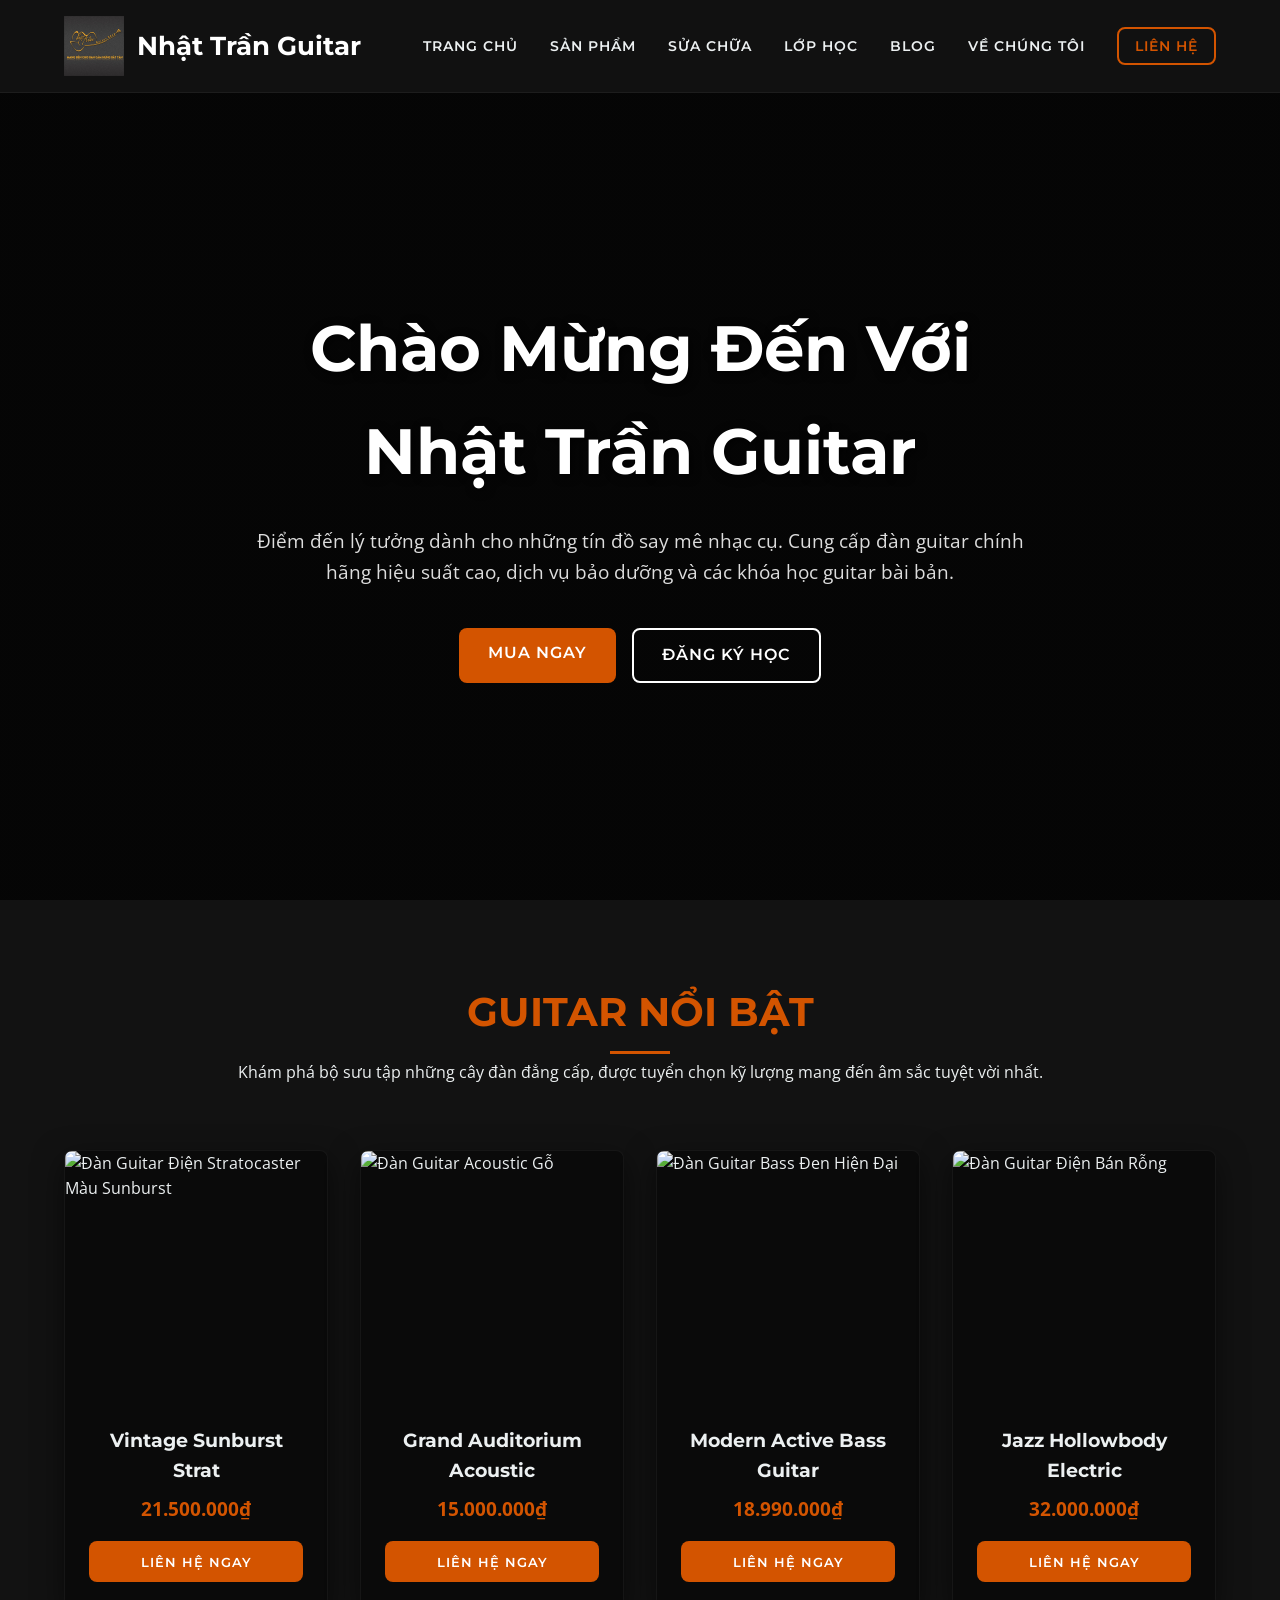
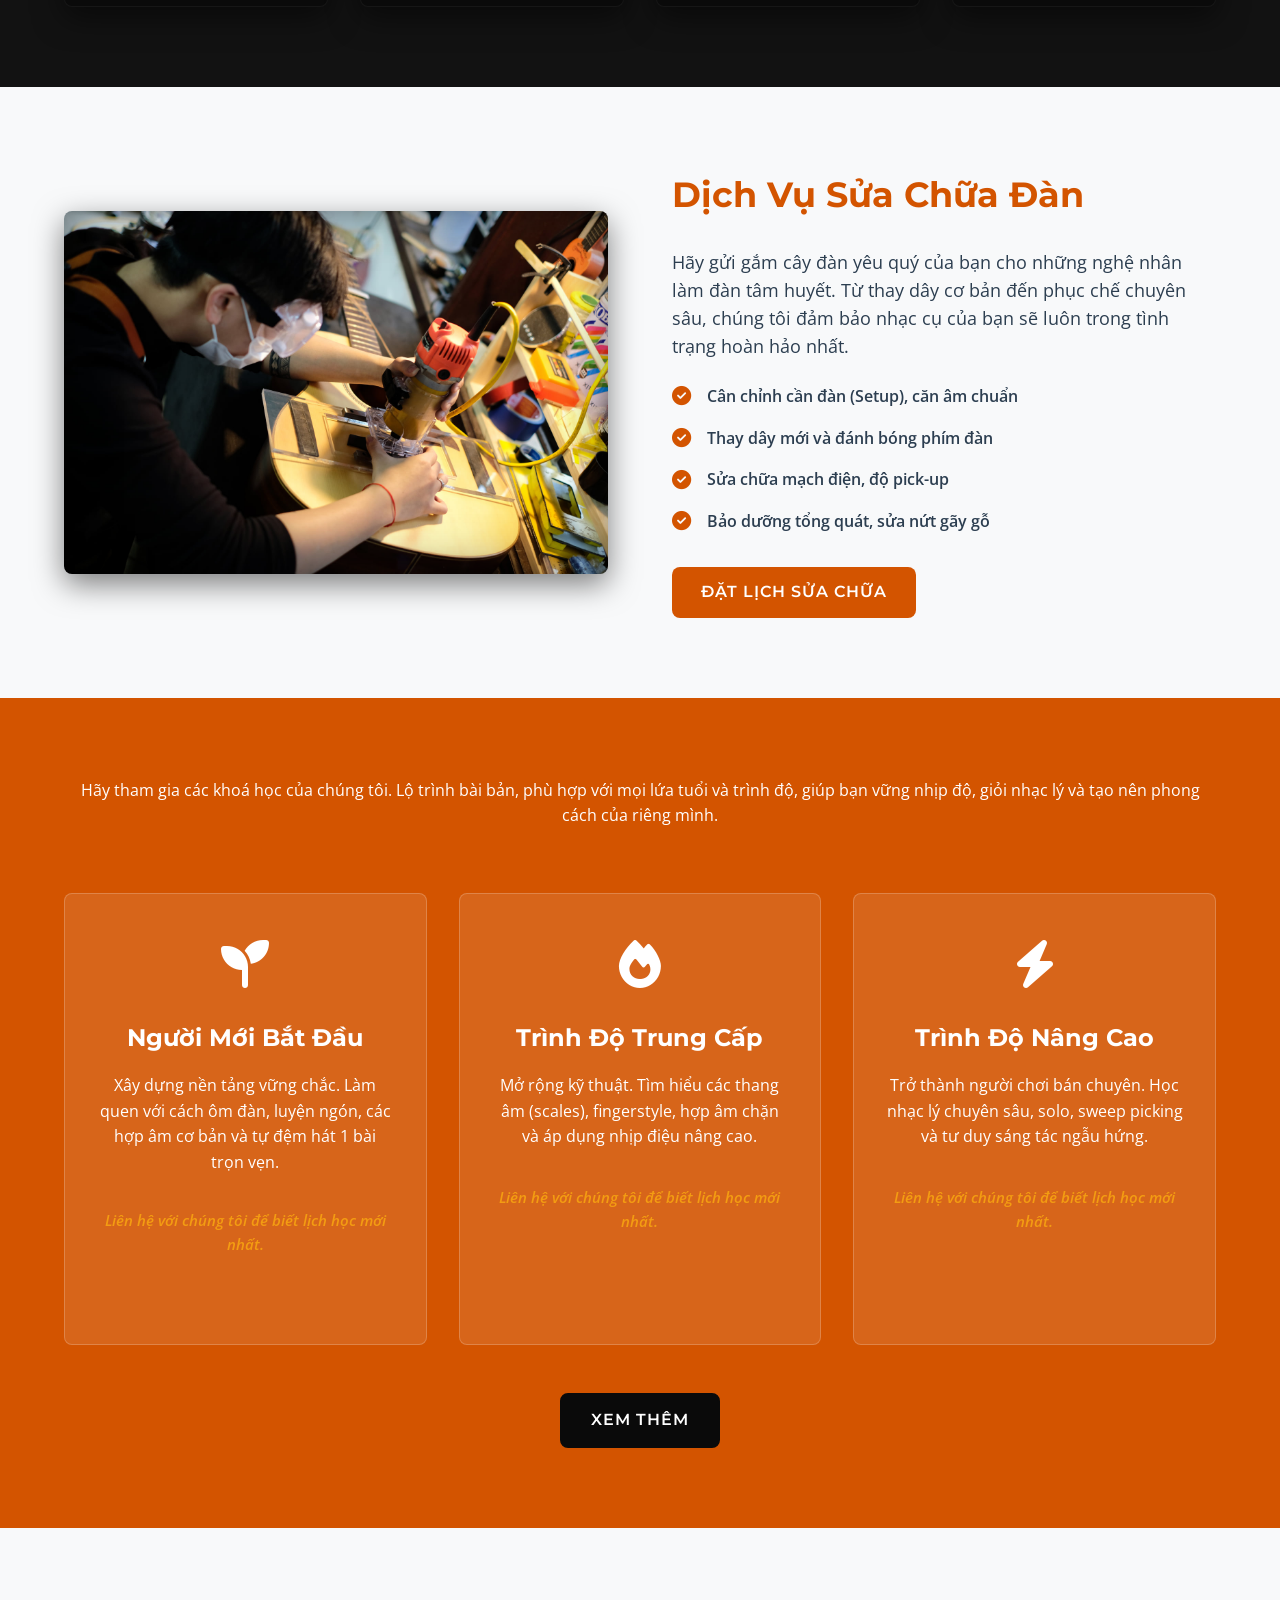
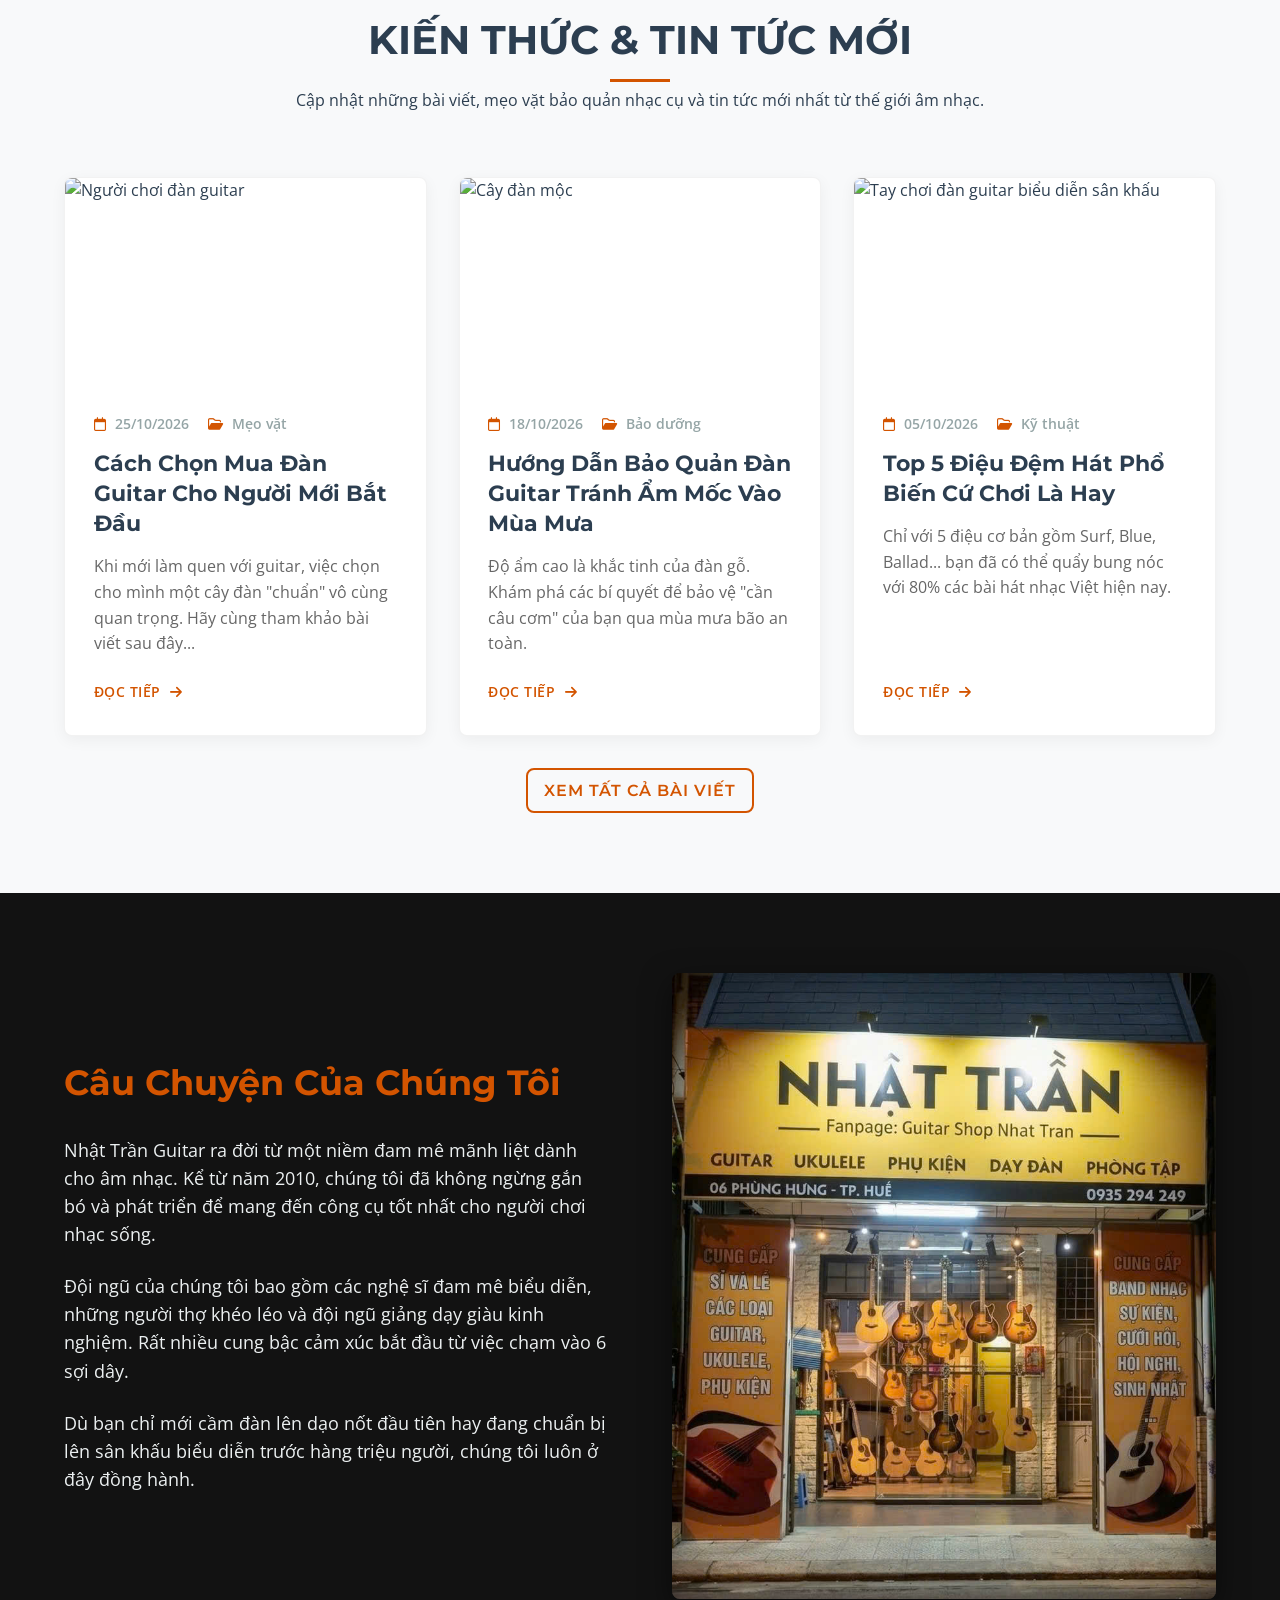
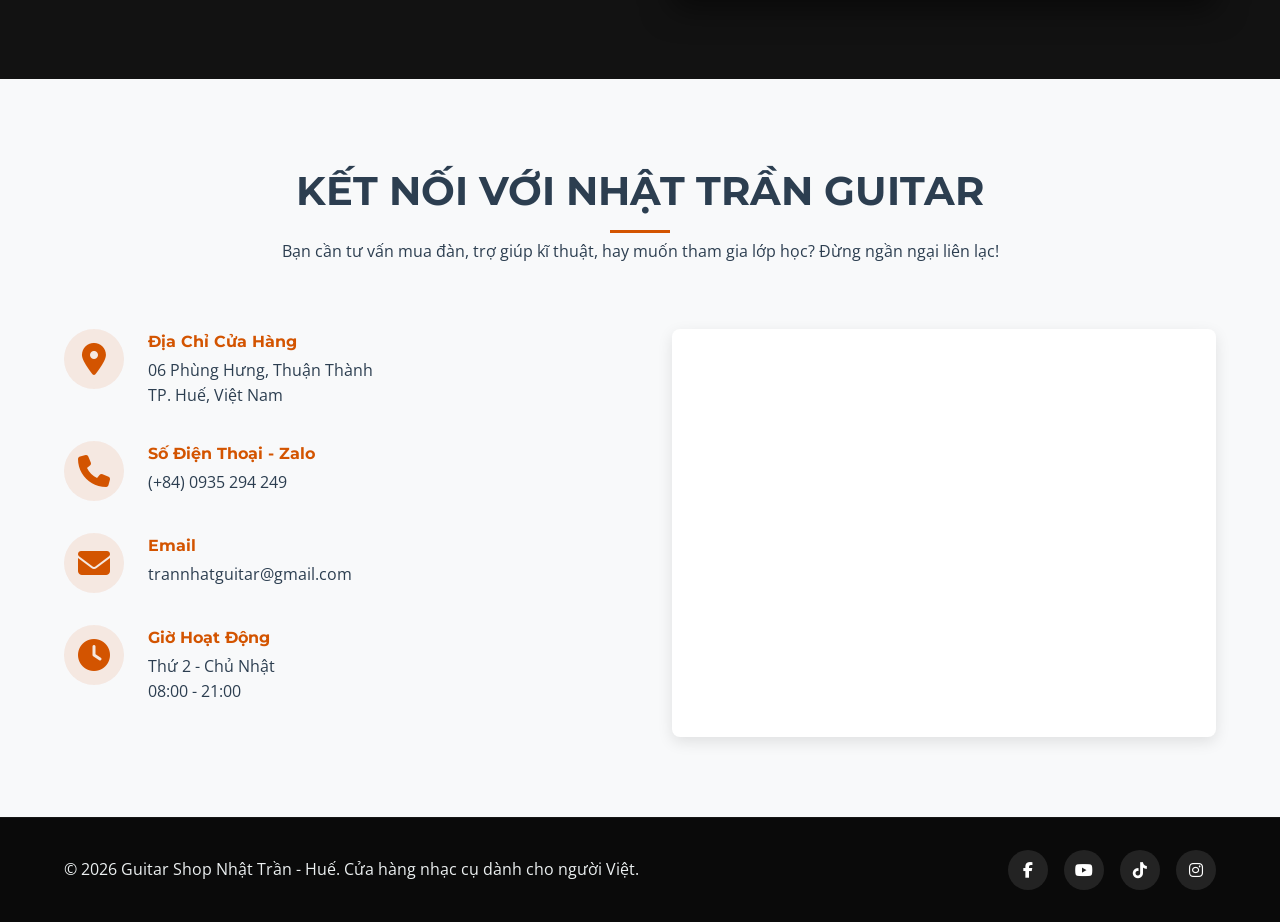
==== index.html @ 904f765c "first commit" ====
<!DOCTYPE html>
<html lang="vi">

<head>
    <meta charset="UTF-8">
    <meta name="viewport" content="width=device-width, initial-scale=1.0">
    <!-- Tối ưu SEO tiêu đề -->
    <title>Nhật Trần Guitar Shop Huế - Cửa Hàng Bán Đàn & Sửa Chữa Đàn Guitar Chuyên Nghiệp Tại Huế</title>

    <!-- Favicon -->
    <link rel="icon" type="image/png" href="favicon.png">

    <!-- SEO Meta Tags -->
    <meta name="description"
        content="Nhật Trần Guitar Shop Huế chuyên cung cấp các dòng đàn guitar chính hãng, nhận sửa chữa đàn chuyên nghiệp và khai giảng các lớp học guitar từ cơ bản đến nâng cao. Khám phá ngay!">
    <meta name="keywords"
        content="đàn guitar, mua đàn guitar, sửa chữa guitar, học guitar, lớp học guitar, guitar acoustic, guitar điện, phụ kiện guitar, Nhật Trần Guitar">
    <meta name="author" content="Nhật Trần Guitar">
    <meta name="robots" content="index, follow">

    <!-- Open Graph for Social Sharing -->
    <meta property="og:title" content="Nhật Trần Guitar Shop Huế - Khơi Nguồn Đam Mê Âm Nhạc">
    <meta property="og:description"
        content="Khám phá bộ sưu tập đàn guitar chất lượng cao, dịch vụ sửa chữa chuyên nghiệp và tham gia các khóa học guitar để chinh phục mọi hợp âm.">
    <meta property="og:type" content="website">
    <meta property="og:url" content="https://www.Nhật Trầnguitar.vn">

    <!-- Google Fonts -->
    <link rel="preconnect" href="https://fonts.googleapis.com">
    <link rel="preconnect" href="https://fonts.gstatic.com" crossorigin>
    <link
        href="https://fonts.googleapis.com/css2?family=Montserrat:wght@400;600;700&family=Open+Sans:wght@400;600&display=swap"
        rel="stylesheet">

    <!-- FontAwesome for Icons -->
    <link rel="stylesheet" href="https://cdnjs.cloudflare.com/ajax/libs/font-awesome/6.4.0/css/all.min.css">

    <!-- Custom CSS -->
    <link rel="stylesheet" href="style.css">
</head>

<body>

    <!-- Header / Nav -->
    <header class="navbar" id="navbar">
        <div class="container nav-container">
            <a href="#home" class="logo" aria-label="Nhật Trần Trang Chủ">
                <img src="images/logo/logo.png" alt="Nhật Trần Guitar Logo" class="logo-img">
                Nhật Trần Guitar
            </a>
            <nav aria-label="Điều hướng chính">
                <ul class="nav-menu">
                    <li><a href="#home" class="nav-link">Trang Chủ</a></li>
                    <li><a href="#products" class="nav-link">Sản Phẩm</a></li>
                    <li><a href="#repair" class="nav-link">Sửa Chữa</a></li>
                    <li><a href="#lessons" class="nav-link">Lớp Học</a></li>
                    <li><a href="#blog" class="nav-link">Blog</a></li>
                    <li><a href="#about" class="nav-link">Về Chúng Tôi</a></li>
                    <li><a href="#contact" class="nav-link btn-primary-outline">Liên Hệ</a></li>
                </ul>
            </nav>
            <div class="hamburger" aria-label="Mở menu">
                <i class="fa-solid fa-bars"></i>
            </div>
        </div>
    </header>

    <main>
        <!-- Home Section -->
        <section id="home" class="hero fade-in">
            <div class="hero-content container">
                <h1 class="hero-title">Chào Mừng Đến Với Nhật Trần Guitar</h1>
                <p class="hero-subtitle">Điểm đến lý tưởng dành cho những tín đồ say mê nhạc cụ. Cung cấp đàn guitar
                    chính hãng hiệu suất cao, dịch vụ bảo dưỡng và các khóa học guitar bài bản.</p>
                <div class="hero-buttons">
                    <a href="#products" class="btn btn-primary" aria-label="Mua sắm tại shop">Mua Ngay</a>
                    <a href="#lessons" class="btn btn-secondary" aria-label="Đăng ký lớp học">Đăng Ký Học</a>
                </div>
            </div>
        </section>

        <!-- Products Section -->
        <section id="products" class="section bg-dark fade-in">
            <div class="container">
                <header class="section-header">
                    <h2>Guitar Nổi Bật</h2>
                    <p>Khám phá bộ sưu tập những cây đàn đẳng cấp, được tuyển chọn kỹ lượng mang đến âm sắc tuyệt vời
                        nhất.</p>
                </header>
                <div class="product-grid">
                    <!-- Product 1 -->
                    <article class="product-card">
                        <div class="product-image">
                            <img src="https://images.unsplash.com/photo-1525201548942-d8732f6617a0?auto=format&fit=crop&q=80&w=600"
                                alt="Đàn Guitar Điện Stratocaster Màu Sunburst" loading="lazy">
                        </div>
                        <div class="product-info">
                            <h3>Vintage Sunburst Strat</h3>
                            <p class="price">21.500.000₫</p>
                            <button class="btn btn-primary btn-block">Liên Hệ Ngay</button>
                        </div>
                    </article>
                    <!-- Product 2 -->
                    <article class="product-card">
                        <div class="product-image">
                            <img src="https://images.unsplash.com/photo-1525201548942-d8732f6617a0?auto=format&fit=crop&q=80&w=600"
                                alt="Đàn Guitar Acoustic Gỗ" loading="lazy">
                        </div>
                        <div class="product-info">
                            <h3>Grand Auditorium Acoustic</h3>
                            <p class="price">15.000.000₫</p>
                            <button class="btn btn-primary btn-block">Liên Hệ Ngay</button>
                        </div>
                    </article>
                    <!-- Product 3 -->
                    <article class="product-card">
                        <div class="product-image">
                            <img src="https://images.unsplash.com/photo-1525201548942-d8732f6617a0?auto=format&fit=crop&q=80&w=600"
                                alt="Đàn Guitar Bass Đen Hiện Đại" loading="lazy">
                        </div>
                        <div class="product-info">
                            <h3>Modern Active Bass Guitar</h3>
                            <p class="price">18.990.000₫</p>
                            <button class="btn btn-primary btn-block">Liên Hệ Ngay</button>
                        </div>
                    </article>
                    <article class="product-card">
                        <div class="product-image">
                            <img src="https://images.unsplash.com/photo-1525201548942-d8732f6617a0?auto=format&fit=crop&q=80&w=600"
                                alt="Đàn Guitar Điện Bán Rỗng" loading="lazy">
                        </div>
                        <div class="product-info">
                            <h3>Jazz Hollowbody Electric</h3>
                            <p class="price">32.000.000₫</p>
                            <button class="btn btn-primary btn-block">Liên Hệ Ngay</button>
                        </div>
                    </article>
                </div>
            </div>
        </section>

        <!-- Repair Service Section -->
        <section id="repair" class="section bg-light text-dark fade-in">
            <div class="container dual-layout">
                <div class="layout-image">
                    <img src="images/banner/repair.png" alt="Người thợ đang mài và bảo dưỡng đàn guitar" loading="lazy">
                </div>
                <div class="layout-content">
                    <h2>Dịch Vụ Sửa Chữa Đàn</h2>
                    <p>Hãy gửi gắm cây đàn yêu quý của bạn cho những nghệ nhân làm đàn tâm huyết. Từ thay dây cơ bản đến
                        phục chế chuyên sâu, chúng tôi đảm bảo nhạc cụ của bạn sẽ luôn trong tình trạng hoàn hảo nhất.
                    </p>
                    <ul class="service-list">
                        <li><i class="fa-solid fa-check-circle"></i> Cân chỉnh cần đàn (Setup), căn âm chuẩn</li>
                        <li><i class="fa-solid fa-check-circle"></i> Thay dây mới và đánh bóng phím đàn</li>
                        <li><i class="fa-solid fa-check-circle"></i> Sửa chữa mạch điện, độ pick-up</li>
                        <li><i class="fa-solid fa-check-circle"></i> Bảo dưỡng tổng quát, sửa nứt gãy gỗ</li>
                    </ul>
                    <a href="#contact" class="btn btn-primary">Đặt Lịch Sửa Chữa</a>
                </div>
            </div>
        </section>

        <!-- Guitar Lessons Section -->
        <section id="lessons" class="section fade-in" style="background-color: var(--primary-color); color: white;">
            <div class="container">
                <header class="section-header">
                    <!-- <h2>Chinh Phục Phím Đàn</h2> -->
                    <p>Hãy tham gia các khoá học của chúng tôi. Lộ trình bài bản, phù hợp với mọi lứa tuổi và trình độ,
                        giúp bạn vững nhịp độ, giỏi nhạc lý và tạo nên phong cách của riêng mình.</p>
                </header>

                <div class="lessons-grid">
                    <article class="lesson-card">
                        <div class="lesson-icon"><i class="fa-solid fa-seedling"></i></div>
                        <h3>Người Mới Bắt Đầu</h3>
                        <p>Xây dựng nền tảng vững chắc. Làm quen với cách ôm đàn, luyện ngón, các hợp âm cơ bản và tự
                            đệm hát 1 bài trọn vẹn.</p>
                        <p class="schedule-notice mt-4">Liên hệ với chúng tôi để biết lịch học mới nhất.</p>
                    </article>
                    <article class="lesson-card">
                        <div class="lesson-icon"><i class="fa-solid fa-fire"></i></div>
                        <h3>Trình Độ Trung Cấp</h3>
                        <p>Mở rộng kỹ thuật. Tìm hiểu các thang âm (scales), fingerstyle, hợp âm chặn và áp dụng nhịp
                            điệu nâng cao.</p>
                        <p class="schedule-notice mt-4">Liên hệ với chúng tôi để biết lịch học mới nhất.</p>
                    </article>
                    <article class="lesson-card">
                        <div class="lesson-icon"><i class="fa-solid fa-bolt"></i></div>
                        <h3>Trình Độ Nâng Cao</h3>
                        <p>Trở thành người chơi bán chuyên. Học nhạc lý chuyên sâu, solo, sweep picking và tư duy sáng
                            tác ngẫu hứng.</p>
                        <p class="schedule-notice mt-4">Liên hệ với chúng tôi để biết lịch học mới nhất.</p>
                    </article>
                </div>
                <div class="text-center mt-4" style="margin-top: 3rem;">
                    <a href="lessons.html" class="btn btn-dark">Xem thêm</a>
                </div>
            </div>
        </section>

        <!-- Blog Section -->
        <section id="blog" class="section bg-light text-dark fade-in">
            <div class="container">
                <header class="section-header">
                    <h2>Kiến Thức & Tin Tức Mới</h2>
                    <p>Cập nhật những bài viết, mẹo vặt bảo quản nhạc cụ và tin tức mới nhất từ thế giới âm nhạc.</p>
                </header>
                <div class="blog-grid">
                    <!-- Blog Post 1 -->
                    <article class="blog-card">
                        <div class="blog-image">
                            <img src="https://images.unsplash.com/photo-1510915361894-db8b60106cb1?auto=format&fit=crop&q=80&w=600"
                                alt="Người chơi đàn guitar" loading="lazy">
                        </div>
                        <div class="blog-content">
                            <div class="blog-meta">
                                <span><i class="fa-regular fa-calendar"></i> 25/10/2026</span>
                                <span><i class="fa-regular fa-folder-open"></i> Mẹo vặt</span>
                            </div>
                            <h3 class="blog-title"><a href="blog-detail.html">Cách Chọn Mua Đàn Guitar Cho Người Mới Bắt
                                    Đầu</a></h3>
                            <p class="blog-excerpt">Khi mới làm quen với guitar, việc chọn cho mình một cây đàn "chuẩn"
                                vô cùng quan trọng. Hãy cùng tham khảo bài viết sau đây...</p>
                            <a href="blog-detail.html" class="read-more">Đọc tiếp <i
                                    class="fa-solid fa-arrow-right"></i></a>
                        </div>
                    </article>
                    <!-- Blog Post 2 -->
                    <article class="blog-card">
                        <div class="blog-image">
                            <img src="https://images.unsplash.com/photo-1510915361894-db8b60106cb1?auto=format&fit=crop&q=80&w=600"
                                alt="Cây đàn mộc" loading="lazy">
                        </div>
                        <div class="blog-content">
                            <div class="blog-meta">
                                <span><i class="fa-regular fa-calendar"></i> 18/10/2026</span>
                                <span><i class="fa-regular fa-folder-open"></i> Bảo dưỡng</span>
                            </div>
                            <h3 class="blog-title"><a href="blog-detail.html">Hướng Dẫn Bảo Quản Đàn Guitar Tránh Ẩm Mốc
                                    Vào Mùa Mưa</a></h3>
                            <p class="blog-excerpt">Độ ẩm cao là khắc tinh của đàn gỗ. Khám phá các bí quyết để bảo vệ
                                "cần câu cơm" của bạn qua mùa mưa bão an toàn.</p>
                            <a href="blog-detail.html" class="read-more">Đọc tiếp <i
                                    class="fa-solid fa-arrow-right"></i></a>
                        </div>
                    </article>
                    <!-- Blog Post 3 -->
                    <article class="blog-card">
                        <div class="blog-image">
                            <img src="https://images.unsplash.com/photo-1510915361894-db8b60106cb1?auto=format&fit=crop&q=80&w=600"
                                alt="Tay chơi đàn guitar biểu diễn sân khấu" loading="lazy">
                        </div>
                        <div class="blog-content">
                            <div class="blog-meta">
                                <span><i class="fa-regular fa-calendar"></i> 05/10/2026</span>
                                <span><i class="fa-regular fa-folder-open"></i> Kỹ thuật</span>
                            </div>
                            <h3 class="blog-title"><a href="blog-detail.html">Top 5 Điệu Đệm Hát Phổ Biến Cứ Chơi Là
                                    Hay</a></h3>
                            <p class="blog-excerpt">Chỉ với 5 điệu cơ bản gồm Surf, Blue, Ballad... bạn đã có thể quẩy
                                bung nóc với 80% các bài hát nhạc Việt hiện nay.</p>
                            <a href="blog-detail.html" class="read-more">Đọc tiếp <i
                                    class="fa-solid fa-arrow-right"></i></a>
                        </div>
                    </article>
                </div>
                <!-- Xem tất cả Button -->
                <div class="text-center mt-4">
                    <a href="blogs.html" class="btn btn-primary-outline">Xem Tất Cả Bài Viết</a>
                </div>
            </div>
        </section>

        <!-- About Section -->
        <section id="about" class="section bg-dark fade-in">
            <div class="container dual-layout reverse">
                <div class="layout-image">
                    <img src="images/banner/shop.png" alt="Cửa hàng nhạc cụ Nhật Trần" loading="lazy">
                </div>
                <div class="layout-content">
                    <h2>Câu Chuyện Của Chúng Tôi</h2>
                    <p>Nhật Trần Guitar ra đời từ một niềm đam mê mãnh liệt dành cho âm nhạc. Kể từ năm 2010, chúng tôi
                        đã không ngừng gắn bó và phát triển để mang đến công cụ tốt nhất cho người chơi nhạc sống.</p>
                    <p>Đội ngũ của chúng tôi bao gồm các nghệ sĩ đam mê biểu diễn, những người thợ khéo léo và đội ngũ
                        giảng dạy giàu kinh nghiệm. Rất nhiều cung bậc cảm xúc bắt đầu từ việc chạm vào 6 sợi dây.</p>
                    <p>Dù bạn chỉ mới cầm đàn lên dạo nốt đầu tiên hay đang chuẩn bị lên sân khấu biểu diễn trước hàng
                        triệu người, chúng tôi luôn ở đây đồng hành.</p>
                </div>
            </div>
        </section>

        <!-- Contact Section -->
        <section id="contact" class="section bg-light text-dark fade-in">
            <div class="container">
                <header class="section-header">
                    <h2>Kết Nối Với Nhật Trần Guitar</h2>
                    <p>Bạn cần tư vấn mua đàn, trợ giúp kĩ thuật, hay muốn tham gia lớp học? Đừng ngần ngại liên lạc!
                    </p>
                </header>
                <div class="contact-wrapper">
                    <!-- Text Contact Info -->
                    <address class="contact-info" style="font-style: normal;">
                        <div class="info-item">
                            <i class="fa-solid fa-location-dot"></i>
                            <div>
                                <h4>Địa Chỉ Cửa Hàng</h4>
                                <p>06 Phùng Hưng, Thuận Thành<br>TP. Huế, Việt Nam</p>
                            </div>
                        </div>
                        <div class="info-item">
                            <i class="fa-solid fa-phone"></i>
                            <div>
                                <h4>Số Điện Thoại - Zalo</h4>
                                <p><a href="tel:+840935294249">(+84) 0935 294 249</a></p>
                            </div>
                        </div>
                        <div class="info-item">
                            <i class="fa-solid fa-envelope"></i>
                            <div>
                                <h4>Email</h4>
                                <p><a href="mailto:trannhatguitar@gmail.com">trannhatguitar@gmail.com</a></p>
                            </div>
                        </div>
                        <div class="info-item">
                            <i class="fa-solid fa-clock"></i>
                            <div>
                                <h4>Giờ Hoạt Động</h4>
                                <p>Thứ 2 - Chủ Nhật<br> 08:00 - 21:00</p>
                            </div>
                        </div>
                    </address>

                    <!-- Embedded Map replacing form/beside it -->
                    <div class="contact-form" style="padding: 0; overflow: hidden; display: flex;">
                        <iframe
                            src="https://www.google.com/maps/embed?pb=!1m18!1m12!1m3!1d821.6348356325168!2d107.57538486765708!3d16.472535677643023!2m3!1f0!2f0!3f0!3m2!1i1024!2i768!4f13.1!3m3!1m2!1s0x3141a12d412329f3%3A0xd0c229caff19e4a4!2zR3VpdGFyIHNob3AgTmjhuq10IFRy4bqnbg!5e1!3m2!1svi!2s!4v1773415488179!5m2!1svi!2s"
                            width="100%" height="100%" style="border:0; min-height: 400px;" allowfullscreen=""
                            loading="lazy" referrerpolicy="no-referrer-when-downgrade"
                            aria-label="Google Map chỉ đường đến Shop Nhật Trần Guitar">
                        </iframe>
                    </div>
                </div>
            </div>
        </section>
    </main>

    <!-- Footer -->
    <footer class="footer">
        <div class="container">
            <div class="footer-bottom">
                <p>&copy; 2026 Guitar Shop Nhật Trần - Huế. Cửa hàng nhạc cụ dành cho người Việt.</p>
                <div class="social-icons">
                    <a href="https://www.facebook.com/profile.php?id=100063544844806" aria-label="Facebook"><i
                            class="fa-brands fa-facebook-f"></i></a>
                    <a href="https://www.youtube.com/@nhattranguitar5953" aria-label="Youtube"><i
                            class="fa-brands fa-youtube"></i></a>
                    <a href="https://www.tiktok.com/@nhattranguitar" aria-label="TikTok"><i
                            class="fa-brands fa-tiktok"></i></a>
                    <a href="https://www.instagram.com/nhat.tran2211/" aria-label="Instagram"><i
                            class="fa-brands fa-instagram"></i></a>
                </div>
            </div>
        </div>
    </footer>

    <!-- Custom JS -->
    <script src="script.js"></script>
</body>

</html>
---- style.css ----
/* =========================================
   CSS Reset & Variables
   ========================================= */
:root {
    /* Color Palette - Dark Music Theme */
    --primary-color: #d35400;
    /* Vibrant Orange */
    --primary-hover: #e67e22;
    --secondary-color: #f39c12;
    /* Warm Yellow/Orange */
    --dark-bg: #121212;
    /* Deep Black/Gray */
    --darker-bg: #0a0a0a;
    --light-bg: #f8f9fa;
    /* Off-white */
    --text-light: #ecf0f1;
    /* Light text */
    --text-dark: #2c3e50;
    /* Dark text */
    --wood-accent: #8b4513;
    /* Saddle Brown */

    /* Typography */
    --font-heading: 'Montserrat', sans-serif;
    --font-body: 'Open Sans', sans-serif;

    /* Layout styling */
    --transition: all 0.3s ease;
    --border-radius: 8px;
    --box-shadow: 0 10px 30px rgba(0, 0, 0, 0.5);
    --box-shadow-light: 0 5px 15px rgba(0, 0, 0, 0.1);
}

* {
    margin: 0;
    padding: 0;
    box-sizing: border-box;
    scroll-behavior: smooth;
}

body {
    font-family: var(--font-body);
    background-color: var(--dark-bg);
    color: var(--text-light);
    line-height: 1.6;
    overflow-x: hidden;
}

h1,
h2,
h3,
h4,
h5,
h6 {
    font-family: var(--font-heading);
    font-weight: 700;
    margin-bottom: 1rem;
}

a {
    text-decoration: none;
    color: inherit;
    transition: var(--transition);
}

ul {
    list-style: none;
}

img {
    max-width: 100%;
    display: block;
}

.container {
    width: 90%;
    max-width: 1200px;
    margin: 0 auto;
}

/* =========================================
   Typography & Utilities
   ========================================= */
.text-center {
    text-align: center;
}

.mt-4 {
    margin-top: 2rem;
}

/* Backgrounds */
.bg-dark {
    background-color: var(--dark-bg);
    color: var(--text-light);
}

.bg-light {
    background-color: var(--light-bg);
    color: var(--text-dark);
}

.bg-primary {
    background-color: var(--primary-color);
    color: var(--text-light);
}

.text-dark {
    color: var(--text-dark);
}

/* Buttons */
.btn {
    display: inline-block;
    padding: 0.8rem 1.8rem;
    font-family: var(--font-heading);
    font-weight: 600;
    border-radius: var(--border-radius);
    text-transform: uppercase;
    letter-spacing: 1px;
    cursor: pointer;
    border: none;
    transition: var(--transition);
    text-align: center;
}

.btn-primary {
    background-color: var(--primary-color);
    color: white;
}

.btn-primary:hover {
    background-color: var(--primary-hover);
    transform: translateY(-2px);
    box-shadow: 0 4px 10px rgba(211, 84, 0, 0.4);
}

.btn-secondary {
    background-color: transparent;
    border: 2px solid white;
    color: white;
}

.btn-secondary:hover {
    background-color: white;
    color: var(--dark-bg);
    transform: translateY(-2px);
}

.btn-dark {
    background-color: var(--darker-bg);
    color: white;
    border: 2px solid var(--darker-bg);
}

.btn-dark:hover {
    background-color: white;
    color: var(--darker-bg);
}

.btn-block {
    display: block;
    width: 100%;
}

.btn-primary-outline {
    border: 2px solid var(--primary-color);
    color: var(--primary-color) !important;
    padding: 0.5rem 1rem !important;
    border-radius: var(--border-radius);
}

.btn-primary-outline:hover {
    background-color: var(--primary-color) !important;
    color: white !important;
}

/* Sections */
.section {
    padding: 5rem 0;
}

.section-header {
    text-align: center;
    margin-bottom: 4rem;
}

.section-header h2 {
    font-size: 2.5rem;
    color: var(--primary-color);
    text-transform: uppercase;
    position: relative;
    display: inline-block;
}

.section-header h2::after {
    content: '';
    position: absolute;
    bottom: -10px;
    left: 50%;
    transform: translateX(-50%);
    width: 60px;
    height: 3px;
    background-color: var(--primary-color);
}

.bg-light .section-header h2,
.bg-primary .section-header h2 {
    color: inherit;
}

.bg-primary .section-header h2::after {
    background-color: white;
}


/* =========================================
   Navigation
   ========================================= */
.navbar {
    position: fixed;
    top: 0;
    width: 100%;
    background-color: rgba(18, 18, 18, 0.95);
    backdrop-filter: blur(10px);
    z-index: 1000;
    padding: 1rem 0;
    transition: var(--transition);
    border-bottom: 1px solid rgba(255, 255, 255, 0.05);
}

.navbar.scrolled {
    padding: 0.5rem 0;
    box-shadow: 0 5px 20px rgba(0, 0, 0, 0.8);
}

.nav-container {
    display: flex;
    justify-content: space-between;
    align-items: center;
}

.logo {
    font-family: var(--font-heading);
    font-size: 1.6rem;
    font-weight: 700;
    color: white;
    display: flex;
    align-items: center;
    gap: 0.8rem;
}

.logo i {
    color: var(--primary-color);
}

.nav-menu {
    display: flex;
    align-items: center;
    gap: 2rem;
}

.nav-link {
    font-family: var(--font-heading);
    font-size: 0.9rem;
    font-weight: 600;
    text-transform: uppercase;
    color: var(--text-light);
    letter-spacing: 1px;
    position: relative;
}

.nav-link:not(.btn-primary-outline):hover {
    color: var(--primary-color);
}

.nav-link:not(.btn-primary-outline)::after {
    content: '';
    position: absolute;
    width: 0;
    height: 2px;
    bottom: -5px;
    left: 0;
    background-color: var(--primary-color);
    transition: var(--transition);
}

.nav-link:not(.btn-primary-outline):hover::after {
    width: 100%;
}

.hamburger {
    display: none;
    font-size: 1.5rem;
    cursor: pointer;
    color: white;
}

/* =========================================
   Hero Section
   ========================================= */
.hero {
    height: 100vh;
    background: linear-gradient(rgba(0, 0, 0, 0.7), rgba(0, 0, 0, 0.7)), url('https://images.unsplash.com/photo-1541689592655-f5f52825a3b8?auto=format&fit=crop&q=80&w=2000') center/cover no-repeat;
    display: flex;
    align-items: center;
    justify-content: center;
    text-align: center;
    padding-top: 80px;
    /* Offset for navbar */
}

.hero-content {
    max-width: 800px;
}

.hero-title {
    font-size: 4rem;
    margin-bottom: 1.5rem;
    color: white;
    text-shadow: 2px 2px 10px rgba(0, 0, 0, 0.8);
    animation: slideDown 1s ease;
}

.hero-subtitle {
    font-size: 1.2rem;
    margin-bottom: 2.5rem;
    color: #ddd;
    animation: slideUp 1s ease 0.3s forwards;
    opacity: 0;
}

.hero-buttons {
    display: flex;
    gap: 1rem;
    justify-content: center;
    animation: fadeIn 1s ease 0.6s forwards;
    opacity: 0;
}

/* =========================================
   Products Section
   ========================================= */
.product-grid {
    display: grid;
    grid-template-columns: repeat(auto-fit, minmax(260px, 1fr));
    gap: 2rem;
}

.product-card {
    background-color: var(--darker-bg);
    border-radius: var(--border-radius);
    overflow: hidden;
    box-shadow: var(--box-shadow);
    transition: var(--transition);
    border: 1px solid rgba(255, 255, 255, 0.05);
}

.product-card:hover {
    transform: translateY(-10px);
    box-shadow: 0 15px 40px rgba(211, 84, 0, 0.2);
    border-color: rgba(211, 84, 0, 0.3);
}

.product-image {
    height: 250px;
    overflow: hidden;
}

.product-image img {
    width: 100%;
    height: 100%;
    object-fit: cover;
    transition: transform 0.5s ease;
}

.product-card:hover .product-image img {
    transform: scale(1.1);
}

.product-info {
    padding: 1.5rem;
    text-align: center;
}

.product-info h3 {
    font-size: 1.2rem;
    margin-bottom: 0.5rem;
}

.price {
    color: var(--primary-color);
    font-size: 1.2rem;
    font-weight: 700;
    margin-bottom: 1rem;
}

/* =========================================
   Dual Layout (Repair & About)
   ========================================= */
.dual-layout {
    display: flex;
    align-items: center;
    gap: 4rem;
}

.dual-layout.reverse {
    flex-direction: row-reverse;
}

.layout-image {
    flex: 1;
    border-radius: var(--border-radius);
    overflow: hidden;
    box-shadow: var(--box-shadow);
    position: relative;
}

.layout-image::after {
    content: '';
    position: absolute;
    top: 0;
    left: 0;
    width: 100%;
    height: 100%;
    box-shadow: inset 0 0 50px rgba(0, 0, 0, 0.5);
    pointer-events: none;
}

.layout-image img {
    width: 100%;
    height: 100%;
    object-fit: cover;
}

.layout-content {
    flex: 1;
}

.layout-content h2 {
    font-size: 2.2rem;
    color: var(--primary-color);
    margin-bottom: 1.5rem;
}

.layout-content p {
    margin-bottom: 1.5rem;
    font-size: 1.1rem;
}

.service-list {
    margin-bottom: 2rem;
}

.service-list li {
    margin-bottom: 1rem;
    display: flex;
    align-items: center;
    gap: 1rem;
    font-weight: 600;
}

.service-list i {
    color: var(--primary-color);
    font-size: 1.2rem;
}

/* =========================================
   Lessons Section
   ========================================= */
.lessons-grid {
    display: grid;
    grid-template-columns: repeat(auto-fit, minmax(300px, 1fr));
    gap: 2rem;
}

.lesson-card {
    background-color: rgba(255, 255, 255, 0.1);
    padding: 2rem;
    border-radius: var(--border-radius);
    text-align: center;
    transition: var(--transition);
    border: 1px solid rgba(255, 255, 255, 0.2);
}

.lesson-card:hover {
    background-color: rgba(255, 255, 255, 0.2);
    transform: translateY(-5px);
}

.lesson-icon {
    font-size: 3rem;
    margin-bottom: 1rem;
}

.lesson-card h3 {
    font-size: 1.5rem;
    margin-bottom: 1rem;
}

.lesson-card p {
    margin-bottom: 1.5rem;
    min-height: 80px;
}

.schedule {
    background: rgba(0, 0, 0, 0.2);
    padding: 1rem;
    border-radius: var(--border-radius);
}

.schedule-notice {
    font-size: 0.95rem;
    color: var(--secondary-color);
    font-style: italic;
    font-weight: 600;
}

/* =========================================
   Lessons Gallery Masonry & Lightbox
   ========================================= */
.gallery-container {
    column-count: 1;
    column-gap: 1.5rem;
    padding: 2rem 0;
}

@media screen and (min-width: 768px) {
    .gallery-container {
        column-count: 2;
    }
}

@media screen and (min-width: 992px) {
    .gallery-container {
        column-count: 3;
    }
}

.gallery-item {
    break-inside: avoid;
    margin-bottom: 1.5rem;
    border-radius: var(--border-radius);
    overflow: hidden;
    position: relative;
    cursor: zoom-in;
    transition: box-shadow 0.3s ease;
    border: 1px solid rgba(255, 255, 255, 0.05);
}

.gallery-item:hover {
    box-shadow: 0 15px 30px rgba(0,0,0,0.4);
}

.gallery-item img {
    width: 100%;
    display: block;
    border-radius: var(--border-radius);
    transition: transform 0.5s ease;
}

.gallery-item:hover img {
    transform: scale(1.03);
}

.gallery-overlay {
    position: absolute;
    top: 0; left: 0; right: 0; bottom: 0;
    background: rgba(0,0,0,0.3);
    display: flex;
    align-items: center;
    justify-content: center;
    opacity: 0;
    transition: opacity 0.3s ease;
    border-radius: var(--border-radius);
    pointer-events: none;
}

.gallery-item:hover .gallery-overlay {
    opacity: 1;
}

.gallery-overlay i {
    color: white;
    font-size: 3rem;
    text-shadow: 0 5px 15px rgba(0,0,0,0.5);
    transform: scale(0.5);
    transition: transform 0.3s cubic-bezier(0.175, 0.885, 0.32, 1.275);
}

.gallery-item:hover .gallery-overlay i {
    transform: scale(1);
}

/* Lightbox styles */
.lightbox {
    position: fixed;
    top: 0;
    left: 0;
    width: 100%;
    height: 100%;
    background: rgba(0, 0, 0, 0.9);
    z-index: 2000;
    display: flex;
    justify-content: center;
    align-items: center;
    opacity: 0;
    pointer-events: none;
    transition: opacity 0.3s ease;
}

.lightbox.active {
    opacity: 1;
    pointer-events: auto;
}

.lightbox-content {
    max-width: 90%;
    max-height: 90%;
    box-shadow: 0 0 30px rgba(0,0,0,0.8);
    border-radius: var(--border-radius);
    transform: scale(0.9);
    transition: transform 0.3s ease;
    border: 2px solid rgba(255,255,255,0.1);
}

.lightbox.active .lightbox-content {
    transform: scale(1);
}

.lightbox-close {
    position: absolute;
    top: 25px;
    right: 35px;
    color: #fff;
    font-size: 2.5rem;
    cursor: pointer;
    transition: color 0.3s ease, transform 0.3s ease;
}

.lightbox-close:hover {
    color: var(--primary-color);
    transform: scale(1.1);
}

.schedule li {
    padding: 0.3rem 0;
    border-bottom: 1px solid rgba(255, 255, 255, 0.1);
}

.schedule li:last-child {
    border-bottom: none;
}

/* =========================================
   Contact Section
   ========================================= */
.contact-wrapper {
    display: flex;
    gap: 4rem;
}

.contact-info {
    flex: 1;
}

.info-item {
    display: flex;
    align-items: flex-start;
    gap: 1.5rem;
    margin-bottom: 2rem;
}

.info-item i {
    font-size: 2rem;
    color: var(--primary-color);
    background: rgba(211, 84, 0, 0.1);
    width: 60px;
    height: 60px;
    display: flex;
    align-items: center;
    justify-content: center;
    border-radius: 50%;
}

.info-item h4 {
    margin-bottom: 0.2rem;
    color: var(--primary-color);
}

.contact-form {
    flex: 1;
    background: white;
    padding: 3rem;
    border-radius: var(--border-radius);
    box-shadow: var(--box-shadow-light);
}

.form-group {
    margin-bottom: 1.5rem;
}

.form-group input,
.form-group select,
.form-group textarea {
    width: 100%;
    padding: 1rem;
    border: 1px solid #ddd;
    border-radius: var(--border-radius);
    font-family: var(--font-body);
    font-size: 1rem;
    background-color: #f9f9f9;
    transition: var(--transition);
}

.form-group input:focus,
.form-group select:focus,
.form-group textarea:focus {
    outline: none;
    border-color: var(--primary-color);
    background-color: white;
    box-shadow: 0 0 0 3px rgba(211, 84, 0, 0.1);
}

/* =========================================
   Footer
   ========================================= */
.footer {
    background-color: var(--darker-bg);
    padding: 2rem 0;
    border-top: 1px solid rgba(255, 255, 255, 0.05);
    text-align: center;
}

.footer-bottom {
    display: flex;
    justify-content: space-between;
    align-items: center;
    flex-wrap: wrap;
    gap: 1rem;
}

.social-icons {
    display: flex;
    gap: 1rem;
}

.social-icons a {
    display: inline-flex;
    align-items: center;
    justify-content: center;
    width: 40px;
    height: 40px;
    background-color: rgba(255, 255, 255, 0.1);
    border-radius: 50%;
    color: white;
}

.social-icons a:hover {
    background-color: var(--primary-color);
    transform: translateY(-3px);
}

/* =========================================
   Blog Section
   ========================================= */
.blog-grid {
    display: grid;
    grid-template-columns: repeat(auto-fit, minmax(300px, 1fr));
    gap: 2rem;
}

.blog-card {
    background: white;
    border-radius: var(--border-radius);
    overflow: hidden;
    box-shadow: 0 4px 15px rgba(0, 0, 0, 0.05);
    /* Softer shadow */
    border: 1px solid rgba(0, 0, 0, 0.05);
    transition: var(--transition);
    display: flex;
    flex-direction: column;
}

.blog-card:hover {
    transform: translateY(-8px);
    box-shadow: 0 20px 40px rgba(0, 0, 0, 0.12);
}

.blog-image {
    aspect-ratio: 16/9;
    /* Enforce consistent media size */
    overflow: hidden;
}

.blog-image img {
    width: 100%;
    height: 100%;
    object-fit: cover;
    transition: transform 0.6s cubic-bezier(0.25, 1, 0.5, 1);
}

.blog-card:hover .blog-image img {
    transform: scale(1.08);
}

.blog-content {
    padding: 2rem 1.8rem;
    flex-grow: 1;
    display: flex;
    flex-direction: column;
}

.blog-meta {
    font-size: 0.85rem;
    font-weight: 600;
    color: #95a5a6;
    margin-bottom: 0.8rem;
    display: flex;
    gap: 1.2rem;
}

.blog-meta i {
    margin-right: 0.3rem;
    color: var(--primary-color);
}

.blog-title {
    font-size: 1.4rem;
    font-weight: 700;
    margin-bottom: 1rem;
    line-height: 1.35;
    color: var(--text-dark);
}

.blog-title a:hover {
    color: var(--primary-color);
}

.blog-excerpt {
    font-size: 1rem;
    color: #666;
    margin-bottom: 1.5rem;
    line-height: 1.6;
    flex-grow: 1;
}

.read-more {
    font-weight: 600;
    color: var(--primary-color);
    text-transform: uppercase;
    font-size: 0.85rem;
    letter-spacing: 0.5px;
    align-self: flex-start;
}

.read-more i {
    margin-left: 0.3rem;
    transition: transform 0.3s ease;
}

.read-more:hover i {
    transform: translateX(5px);
}

/* =========================================
   Blog Layour & Sidebar
   ========================================= */
.page-header {
    background-color: var(--dark-bg);
}

.blog-page-layout,
.blog-detail-layout {
    display: grid;
    grid-template-columns: 2.5fr 1fr;
    gap: 3rem;
    align-items: start;
}

.horizontal-card {
    flex-direction: row;
    align-items: stretch;
}

.horizontal-card .blog-image {
    width: 45%;
    aspect-ratio: auto;
    /* override normal aspect ratio and fill height */
}

.horizontal-card .blog-content {
    width: 55%;
    justify-content: center;
    padding: 2.5rem;
}

.blog-sidebar {
    position: sticky;
    top: 100px;
}

.sidebar-widget {
    background: white;
    padding: 2rem;
    border-radius: var(--border-radius);
    box-shadow: var(--box-shadow-light);
    margin-bottom: 2rem;
}

.widget-title {
    font-size: 1.2rem;
    margin-bottom: 1.5rem;
    padding-bottom: 0.5rem;
    border-bottom: 2px solid var(--primary-color);
    display: inline-block;
}

/* Sidebar Search */
.search-form {
    display: flex;
}

.search-form input {
    flex: 1;
    padding: 0.8rem;
    border: 1px solid #ddd;
    border-radius: var(--border-radius) 0 0 var(--border-radius);
    outline: none;
}

.search-form button {
    padding: 0 1.2rem;
    background: var(--primary-color);
    color: white;
    border: none;
    cursor: pointer;
    border-radius: 0 var(--border-radius) var(--border-radius) 0;
}

/* Sidebar Categories */
.category-list li {
    margin-bottom: 0.8rem;
    border-bottom: 1px solid #eee;
    padding-bottom: 0.8rem;
}

.category-list li:last-child {
    border-bottom: none;
    margin-bottom: 0;
    padding-bottom: 0;
}

.category-list a {
    display: flex;
    justify-content: space-between;
    color: var(--text-dark);
}

.category-list a:hover {
    color: var(--primary-color);
}

/* Sidebar Tags */
.tags-cloud {
    display: flex;
    flex-wrap: wrap;
    gap: 0.5rem;
}

.tags-cloud a {
    padding: 0.4rem 0.8rem;
    background: #f1f2f6;
    color: var(--text-dark);
    font-size: 0.85rem;
    border-radius: 4px;
    transition: var(--transition);
}

.tags-cloud a:hover {
    background: var(--primary-color);
    color: white;
}

/* Sidebar Recent Posts */
.recent-posts li {
    display: flex;
    gap: 1rem;
    margin-bottom: 1.5rem;
}

.recent-posts li:last-child {
    margin-bottom: 0;
}

.recent-posts img {
    width: 80px;
    height: 80px;
    object-fit: cover;
    border-radius: 4px;
}

.recent-posts a {
    font-weight: 600;
    color: var(--text-dark);
    line-height: 1.3;
    display: block;
    margin-bottom: 0.3rem;
    font-size: 0.95rem;
}

.recent-posts a:hover {
    color: var(--primary-color);
}

.recent-posts span {
    font-size: 0.8rem;
    color: #7f8c8d;
}

/* Pagination */
.pagination {
    display: flex;
    justify-content: center;
    gap: 0.5rem;
    margin-top: 2rem;
}

.page-link {
    display: inline-flex;
    align-items: center;
    justify-content: center;
    width: 40px;
    height: 40px;
    border-radius: 4px;
    background: white;
    color: var(--text-dark);
    box-shadow: var(--box-shadow-light);
    font-weight: 600;
}

.page-link:hover,
.page-link.active {
    background: var(--primary-color);
    color: white;
}

/* =========================================
   Single Post Detail
   ========================================= */
.single-post {
    background: white;
    padding: 3rem;
    border-radius: var(--border-radius);
    box-shadow: var(--box-shadow-light);
}

.breadcrumb {
    font-size: 0.9rem;
    color: #7f8c8d;
    margin-bottom: 2rem;
}

.breadcrumb a {
    color: var(--primary-color);
}

.breadcrumb i {
    margin: 0 0.5rem;
    font-size: 0.8rem;
}

.post-header {
    margin-bottom: 2rem;
}

.post-title {
    font-size: 2.6rem;
    font-weight: 800;
    line-height: 1.2;
    margin-bottom: 1.2rem;
    color: var(--dark-bg);
}

.post-meta {
    display: flex;
    flex-wrap: wrap;
    gap: 1.5rem;
    color: #7f8c8d;
    font-size: 0.95rem;
}

.post-meta i {
    color: var(--primary-color);
    margin-right: 0.3rem;
}

.post-featured-image {
    margin-bottom: 2.5rem;
    border-radius: var(--border-radius);
    overflow: hidden;
    box-shadow: 0 10px 30px rgba(0, 0, 0, 0.1);
}

.post-featured-image img {
    aspect-ratio: 21/9;
    object-fit: cover;
    width: 100%;
}

.post-content {
    font-size: 1.15rem;
    line-height: 1.9;
    color: #4a4a4a;
}

.post-content p {
    margin-bottom: 1.8rem;
}

.post-content h2 {
    font-size: 1.8rem;
    font-weight: 700;
    margin: 3rem 0 1.5rem;
    color: var(--darker-bg);
}

.post-content ul,
.post-content ol {
    margin-bottom: 1.8rem;
    padding-left: 1.5rem;
}

.post-content li {
    margin-bottom: 0.8rem;
}

.post-content blockquote {
    background: #fff8f3;
    border-left: 5px solid var(--primary-color);
    padding: 1.8rem 2.5rem;
    margin: 2.5rem 0;
    font-style: italic;
    font-size: 1.25rem;
    color: #d35400;
    position: relative;
    border-radius: 0 8px 8px 0;
}

.post-content blockquote i {
    color: rgba(211, 84, 0, 0.2);
    font-size: 2rem;
    position: absolute;
    top: 1rem;
    left: 1rem;
}

.post-image-inline {
    margin: 2rem 0;
    border-radius: var(--border-radius);
    overflow: hidden;
}

.post-footer {
    display: flex;
    justify-content: space-between;
    align-items: center;
    margin-top: 3rem;
    padding-top: 1.5rem;
    border-top: 1px solid #eee;
    flex-wrap: wrap;
    gap: 1rem;
}

.post-tags {
    display: flex;
    gap: 0.5rem;
}

.post-tags a {
    color: var(--primary-color);
    font-weight: 600;
}

.post-share {
    display: flex;
    align-items: center;
    gap: 1rem;
}

.share-btn {
    width: 35px;
    height: 35px;
    background: #f1f2f6;
    display: inline-flex;
    align-items: center;
    justify-content: center;
    border-radius: 50%;
    color: var(--text-dark);
}

.share-btn:hover {
    background: var(--primary-color);
    color: white;
}

/* Author Bio */
.author-bio {
    display: flex;
    gap: 1.5rem;
    background: #f9f9f9;
    padding: 2rem;
    border-radius: var(--border-radius);
    margin-top: 3rem;
    align-items: center;
}

.author-info h3 {
    margin-bottom: 0.5rem;
}

.author-info p {
    color: #666;
    font-size: 0.95rem;
}

/* Comments section */
.comments-section {
    margin-top: 3rem;
}

.comments-title {
    font-size: 1.5rem;
    margin-bottom: 2rem;
}

.comment-list {
    margin-bottom: 3rem;
}

.comment-item {
    display: flex;
    gap: 1.5rem;
    margin-bottom: 2rem;
}

.comment-item.reply {
    margin-left: 4rem;
}

.comment-avatar img {
    width: 60px;
    height: 60px;
    border-radius: 50%;
}

.comment-body {
    background: #f9f9f9;
    padding: 1.5rem;
    border-radius: var(--border-radius);
    flex: 1;
}

.comment-body h4 {
    margin-bottom: 0.5rem;
    display: flex;
    align-items: center;
    gap: 1rem;
}

.comment-date {
    font-size: 0.8rem;
    color: #999;
    font-weight: 400;
}

.badge {
    background: var(--primary-color);
    color: white;
    font-size: 0.7rem;
    padding: 0.2rem 0.5rem;
    border-radius: 3px;
    text-transform: uppercase;
}

.comment-body p {
    color: #555;
    margin-bottom: 1rem;
}

.reply-btn {
    font-size: 0.85rem;
    color: var(--primary-color);
    font-weight: 600;
}

.leave-comment h3 {
    margin-bottom: 1.5rem;
}

.form-row {
    display: flex;
    gap: 1.5rem;
    margin-bottom: 1.5rem;
}

.form-row input {
    flex: 1;
    padding: 1rem;
    border: 1px solid #ddd;
    border-radius: var(--border-radius);
    outline: none;
}

.form-row input:focus,
.leave-comment textarea:focus {
    border-color: var(--primary-color);
}

.leave-comment textarea {
    width: 100%;
    padding: 1rem;
    border: 1px solid #ddd;
    border-radius: var(--border-radius);
    outline: none;
    margin-bottom: 1.5rem;
    font-family: var(--font-body);
}

/* =========================================
   Animations & Media Queries
   ========================================= */
@keyframes slideDown {
    from {
        opacity: 0;
        transform: translateY(-30px);
    }

    to {
        opacity: 1;
        transform: translateY(0);
    }
}

@keyframes slideUp {
    from {
        opacity: 0;
        transform: translateY(30px);
    }

    to {
        opacity: 1;
        transform: translateY(0);
    }
}

@keyframes fadeIn {
    from {
        opacity: 0;
    }

    to {
        opacity: 1;
    }
}

/* Scroll Animation Class */
.fade-in {
    opacity: 0;
    transform: translateY(30px);
    transition: opacity 0.8s ease, transform 0.8s ease;
}

.fade-in.appear {
    opacity: 1;
    transform: translateY(0);
}

/* Responsive */
@media screen and (max-width: 992px) {

    .dual-layout,
    .dual-layout.reverse {
        flex-direction: column;
        gap: 2rem;
    }

    .contact-wrapper {
        flex-direction: column;
        gap: 3rem;
    }

    .hero-title {
        font-size: 3rem;
    }

    .blog-page-layout,
    .blog-detail-layout {
        grid-template-columns: 1fr;
    }

    .blog-sidebar {
        position: static;
        margin-top: 2rem;
    }
}

@media screen and (max-width: 768px) {
    .nav-menu {
        position: fixed;
        top: 70px;
        left: -100%;
        flex-direction: column;
        background-color: var(--dark-bg);
        width: 100%;
        text-align: center;
        transition: 0.3s;
        box-shadow: 0 10px 10px rgba(0, 0, 0, 0.5);
        padding: 2rem 0;
        gap: 1.5rem;
    }

    .nav-menu.active {
        left: 0;
    }

    .hamburger {
        display: block;
    }

    .hero-title {
        font-size: 2.5rem;
    }

    .hero-buttons {
        flex-direction: column;
    }

    .footer-bottom {
        flex-direction: column;
        justify-content: center;
    }

    .horizontal-card {
        flex-direction: column;
    }

    .horizontal-card .blog-image,
    .horizontal-card .blog-content {
        width: 100%;
    }

    .form-row {
        flex-direction: column;
        gap: 1rem;
    }
}

.logo-img {
    height: 45px;
    width: auto;
    object-fit: contain;
    vertical-align: middle;
}

@media screen and (min-width: 768px) {
    .logo-img {
        height: 60px;
    }
}
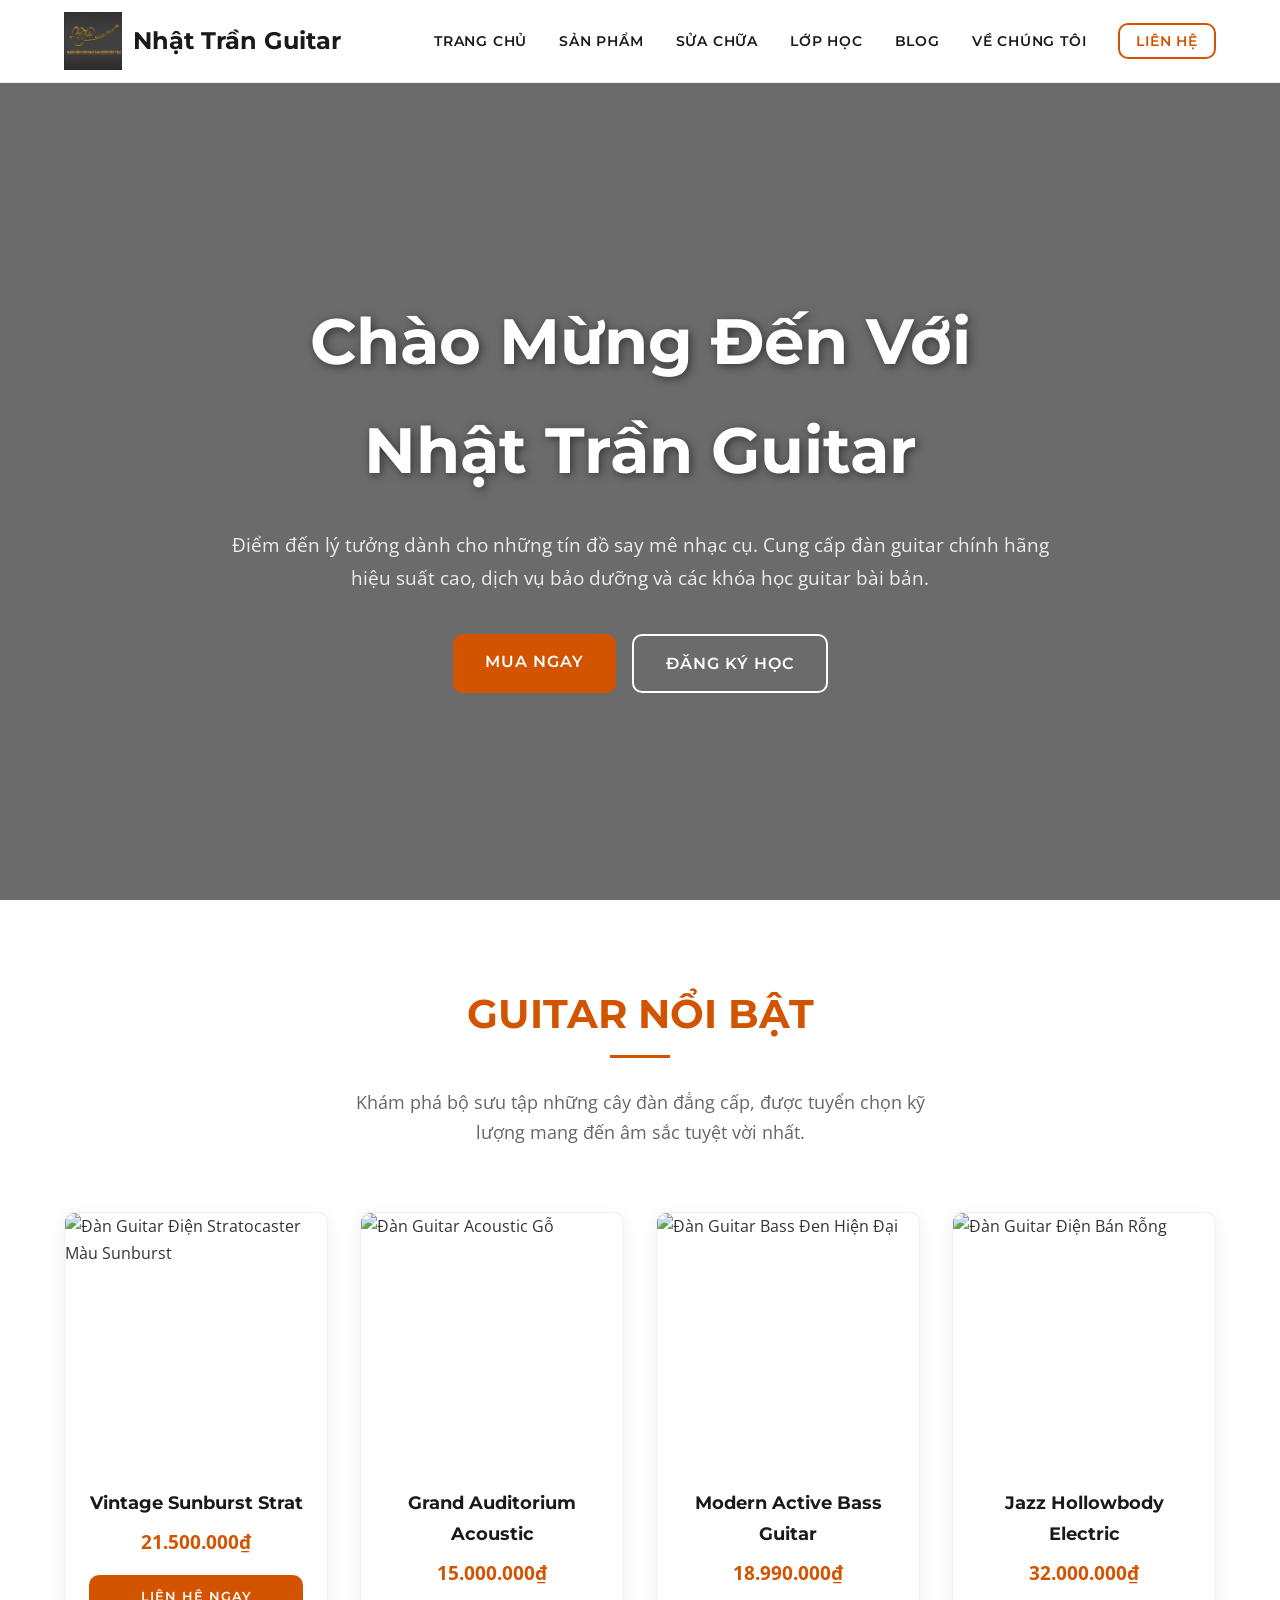
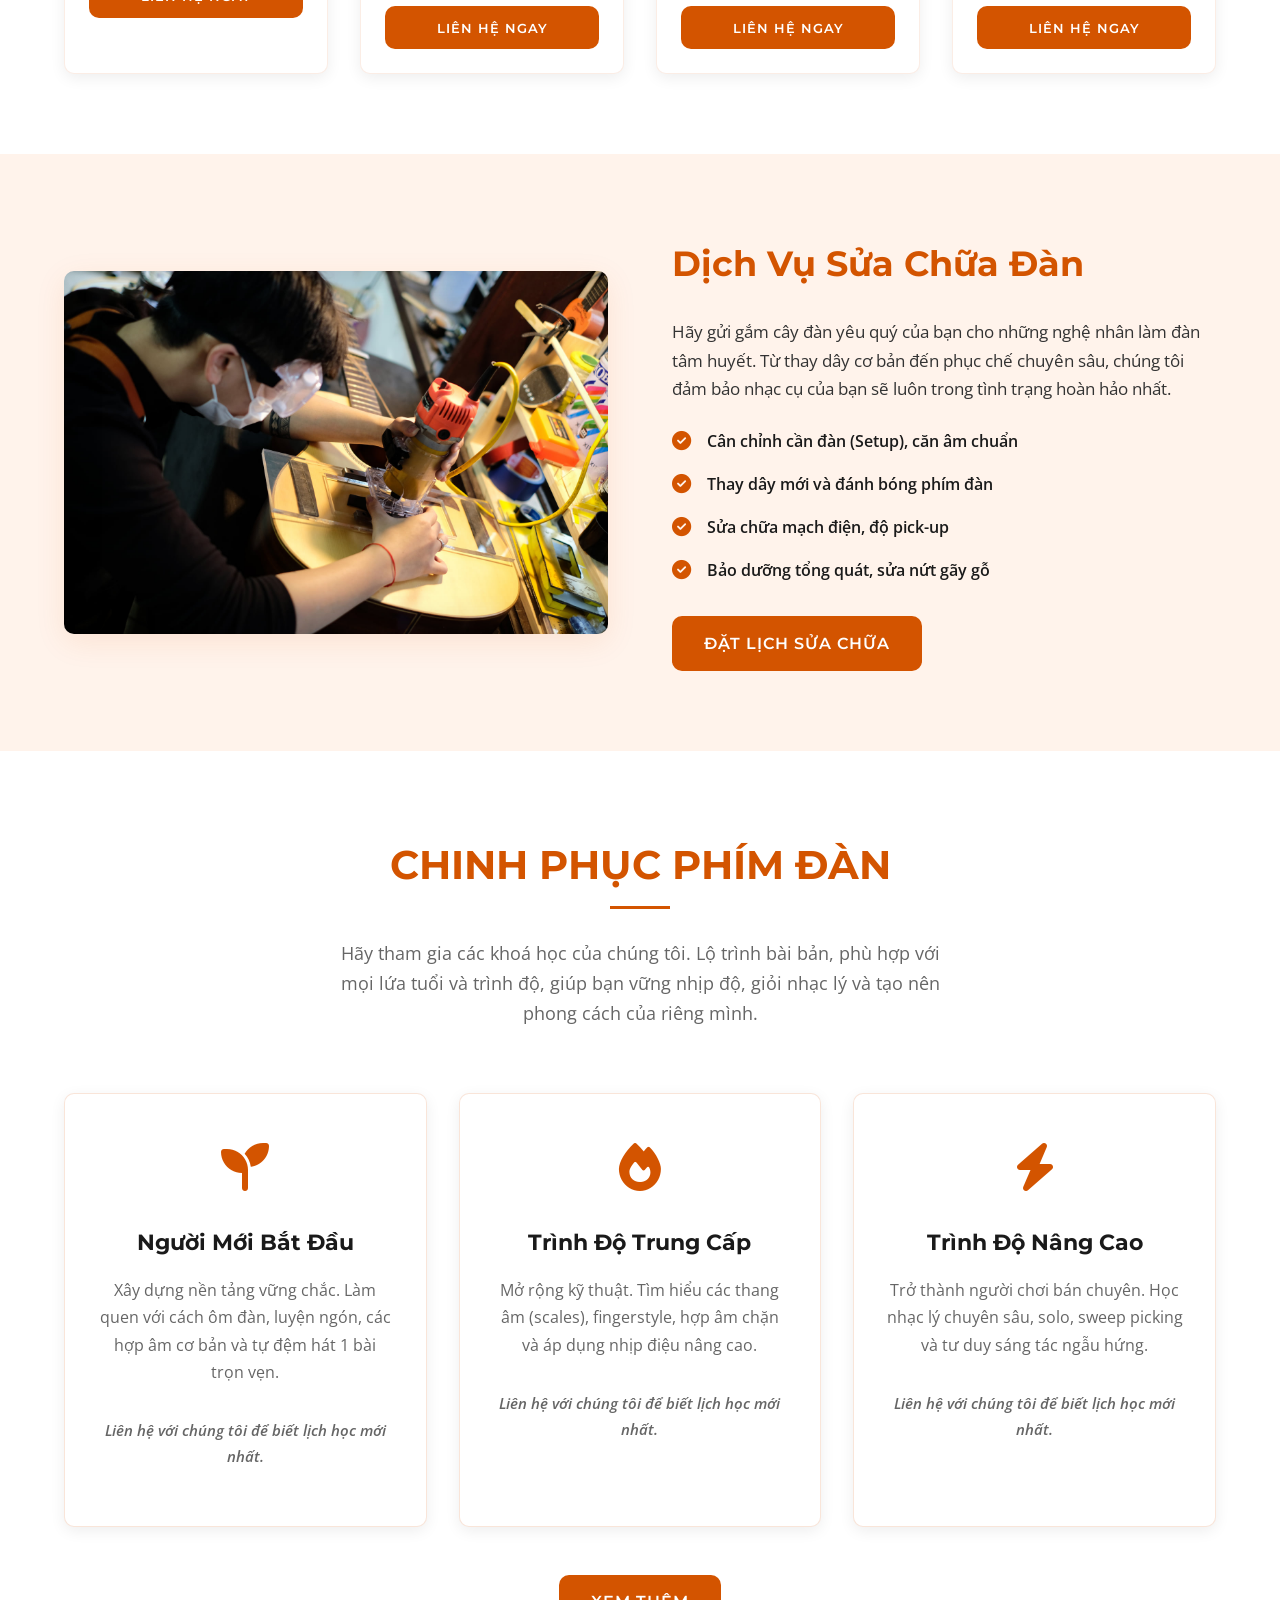
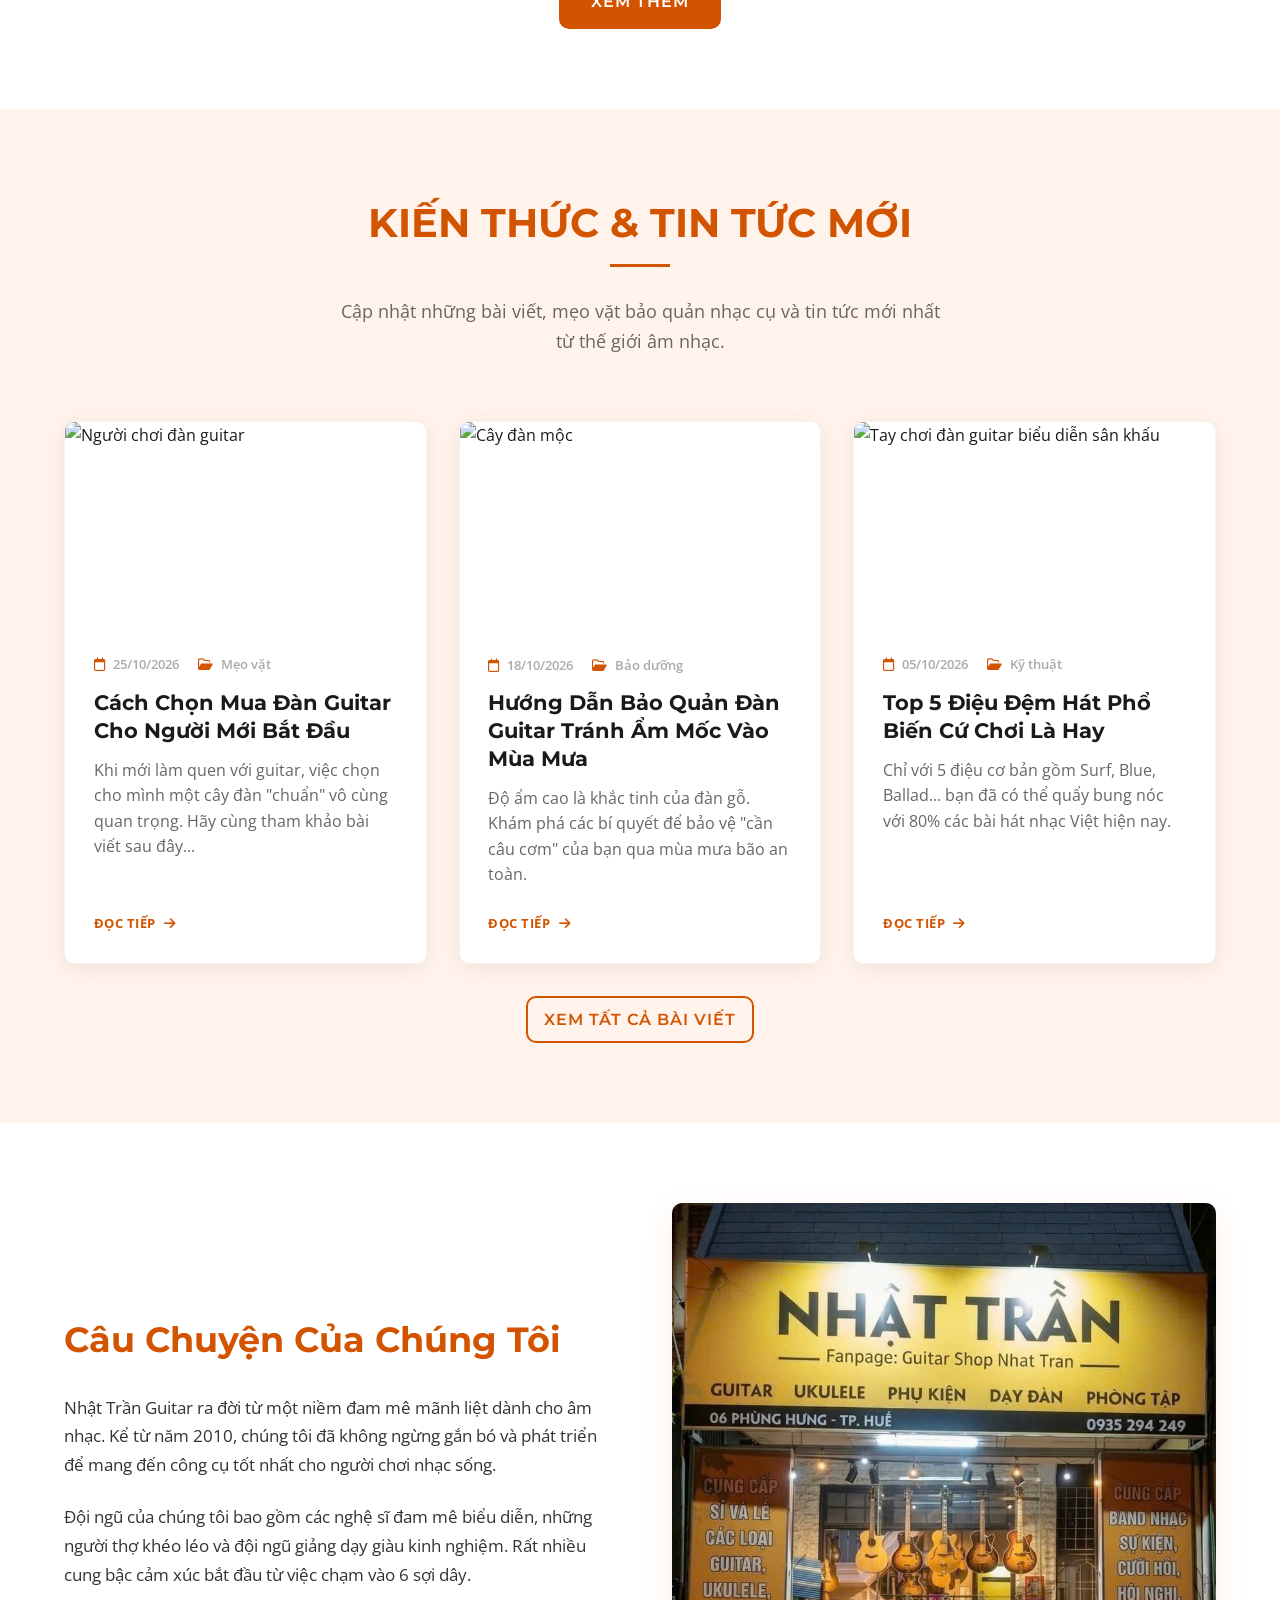
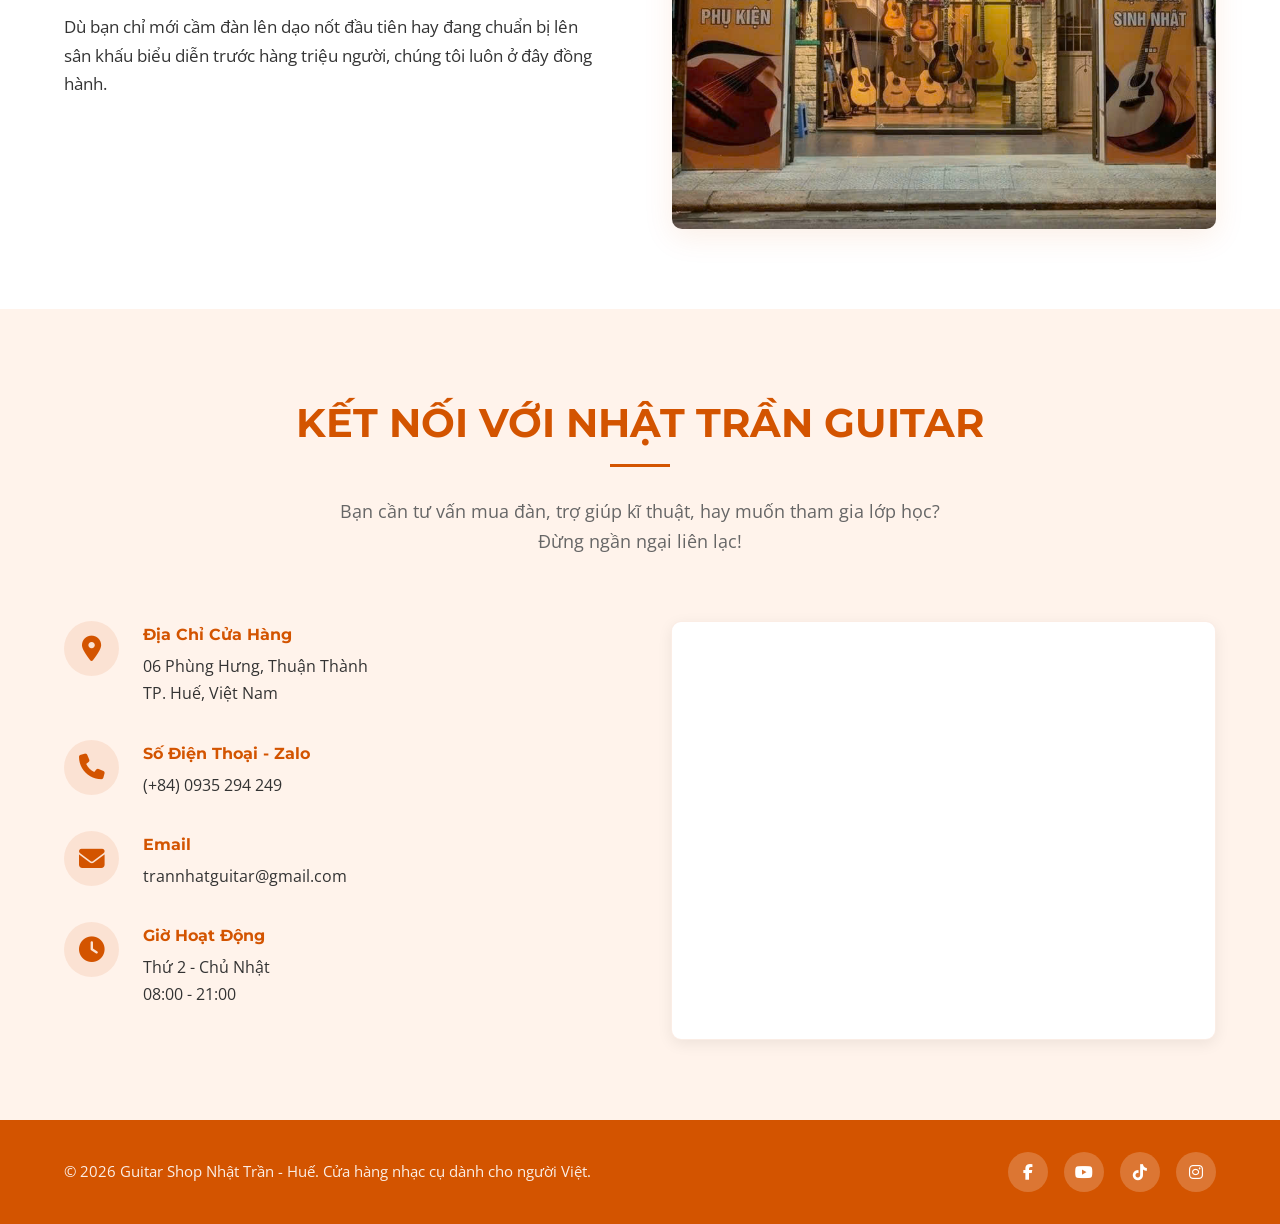
==== commit 973d6d00: "second commit" ====
--- a/index.html
+++ b/index.html
@@ -80,7 +80,7 @@
         </section>
 
         <!-- Products Section -->
-        <section id="products" class="section bg-dark fade-in">
+        <section id="products" class="section fade-in">
             <div class="container">
                 <header class="section-header">
                     <h2>Guitar Nổi Bật</h2>
@@ -140,7 +140,7 @@
         </section>
 
         <!-- Repair Service Section -->
-        <section id="repair" class="section bg-light text-dark fade-in">
+        <section id="repair" class="section bg-light fade-in">
             <div class="container dual-layout">
                 <div class="layout-image">
                     <img src="images/banner/repair.png" alt="Người thợ đang mài và bảo dưỡng đàn guitar" loading="lazy">
@@ -162,10 +162,10 @@
         </section>
 
         <!-- Guitar Lessons Section -->
-        <section id="lessons" class="section fade-in" style="background-color: var(--primary-color); color: white;">
+        <section id="lessons" class="section fade-in" style="background-color: #ffffff;">
             <div class="container">
                 <header class="section-header">
-                    <!-- <h2>Chinh Phục Phím Đàn</h2> -->
+                    <h2>Chinh Phục Phím Đàn</h2>
                     <p>Hãy tham gia các khoá học của chúng tôi. Lộ trình bài bản, phù hợp với mọi lứa tuổi và trình độ,
                         giúp bạn vững nhịp độ, giỏi nhạc lý và tạo nên phong cách của riêng mình.</p>
                 </header>
@@ -193,14 +193,14 @@
                         <p class="schedule-notice mt-4">Liên hệ với chúng tôi để biết lịch học mới nhất.</p>
                     </article>
                 </div>
-                <div class="text-center mt-4" style="margin-top: 3rem;">
-                    <a href="lessons.html" class="btn btn-dark">Xem thêm</a>
+                <div class="text-center" style="margin-top: 3rem;">
+                    <a href="lessons.html" class="btn btn-primary">Xem thêm</a>
                 </div>
             </div>
         </section>
 
         <!-- Blog Section -->
-        <section id="blog" class="section bg-light text-dark fade-in">
+        <section id="blog" class="section bg-light fade-in">
             <div class="container">
                 <header class="section-header">
                     <h2>Kiến Thức & Tin Tức Mới</h2>
@@ -273,7 +273,7 @@
         </section>
 
         <!-- About Section -->
-        <section id="about" class="section bg-dark fade-in">
+        <section id="about" class="section fade-in">
             <div class="container dual-layout reverse">
                 <div class="layout-image">
                     <img src="images/banner/shop.png" alt="Cửa hàng nhạc cụ Nhật Trần" loading="lazy">
@@ -291,7 +291,7 @@
         </section>
 
         <!-- Contact Section -->
-        <section id="contact" class="section bg-light text-dark fade-in">
+        <section id="contact" class="section bg-light fade-in">
             <div class="container">
                 <header class="section-header">
                     <h2>Kết Nối Với Nhật Trần Guitar</h2>
--- a/style.css
+++ b/style.css
@@ -2,35 +2,38 @@
    CSS Reset & Variables
    ========================================= */
 :root {
-    /* Color Palette - Dark Music Theme */
+    /* Color Palette – White & Orange Theme */
     --primary-color: #d35400;
-    /* Vibrant Orange */
     --primary-hover: #e67e22;
     --secondary-color: #f39c12;
-    /* Warm Yellow/Orange */
-    --dark-bg: #121212;
-    /* Deep Black/Gray */
-    --darker-bg: #0a0a0a;
-    --light-bg: #f8f9fa;
-    /* Off-white */
-    --text-light: #ecf0f1;
-    /* Light text */
-    --text-dark: #2c3e50;
-    /* Dark text */
+
+    /* Backgrounds */
+    --dark-bg: #ffffff;        /* was dark, now WHITE */
+    --darker-bg: #fff7f2;      /* was darker, now very light orange tint */
+    --light-bg: #fff3eb;       /* warm light orange tint */
+
+    /* Text */
+    --text-light: #333333;     /* main body text on white  */
+    --text-dark: #1a1a1a;      /* bolder headings */
+    --text-muted: #666666;
+
+    /* Accents */
     --wood-accent: #8b4513;
-    /* Saddle Brown */
 
     /* Typography */
     --font-heading: 'Montserrat', sans-serif;
     --font-body: 'Open Sans', sans-serif;
 
-    /* Layout styling */
+    /* Layout */
     --transition: all 0.3s ease;
-    --border-radius: 8px;
-    --box-shadow: 0 10px 30px rgba(0, 0, 0, 0.5);
-    --box-shadow-light: 0 5px 15px rgba(0, 0, 0, 0.1);
-}
-
+    --border-radius: 10px;
+    --box-shadow: 0 8px 30px rgba(211, 84, 0, 0.10);
+    --box-shadow-light: 0 4px 15px rgba(0, 0, 0, 0.07);
+}
+
+/* =========================================
+   Reset
+   ========================================= */
 * {
     margin: 0;
     padding: 0;
@@ -40,21 +43,17 @@
 
 body {
     font-family: var(--font-body);
-    background-color: var(--dark-bg);
+    background-color: #ffffff;
     color: var(--text-light);
-    line-height: 1.6;
+    line-height: 1.7;
     overflow-x: hidden;
 }
 
-h1,
-h2,
-h3,
-h4,
-h5,
-h6 {
+h1, h2, h3, h4, h5, h6 {
     font-family: var(--font-heading);
     font-weight: 700;
     margin-bottom: 1rem;
+    color: var(--text-dark);
 }
 
 a {
@@ -63,9 +62,7 @@
     transition: var(--transition);
 }
 
-ul {
-    list-style: none;
-}
+ul { list-style: none; }
 
 img {
     max-width: 100%;
@@ -79,19 +76,14 @@
 }
 
 /* =========================================
-   Typography & Utilities
-   ========================================= */
-.text-center {
-    text-align: center;
-}
-
-.mt-4 {
-    margin-top: 2rem;
-}
+   Utilities
+   ========================================= */
+.text-center { text-align: center; }
+.mt-4 { margin-top: 2rem; }
 
 /* Backgrounds */
 .bg-dark {
-    background-color: var(--dark-bg);
+    background-color: #ffffff;
     color: var(--text-light);
 }
 
@@ -102,17 +94,18 @@
 
 .bg-primary {
     background-color: var(--primary-color);
-    color: var(--text-light);
-}
-
-.text-dark {
-    color: var(--text-dark);
-}
-
-/* Buttons */
+    color: #ffffff;
+}
+
+.text-dark { color: var(--text-dark); }
+.text-light { color: var(--text-light); }
+
+/* =========================================
+   Buttons
+   ========================================= */
 .btn {
     display: inline-block;
-    padding: 0.8rem 1.8rem;
+    padding: 0.85rem 2rem;
     font-family: var(--font-heading);
     font-weight: 600;
     border-radius: var(--border-radius);
@@ -126,36 +119,43 @@
 
 .btn-primary {
     background-color: var(--primary-color);
-    color: white;
-}
-
+    color: #ffffff;
+}
 .btn-primary:hover {
     background-color: var(--primary-hover);
     transform: translateY(-2px);
-    box-shadow: 0 4px 10px rgba(211, 84, 0, 0.4);
+    box-shadow: 0 6px 16px rgba(211, 84, 0, 0.4);
 }
 
 .btn-secondary {
     background-color: transparent;
-    border: 2px solid white;
-    color: white;
-}
-
+    border: 2px solid #ffffff;
+    color: #ffffff;
+}
 .btn-secondary:hover {
-    background-color: white;
-    color: var(--dark-bg);
+    background-color: #ffffff;
+    color: var(--primary-color);
     transform: translateY(-2px);
 }
 
 .btn-dark {
-    background-color: var(--darker-bg);
-    color: white;
-    border: 2px solid var(--darker-bg);
-}
-
+    background-color: var(--primary-color);
+    color: #ffffff;
+    border: 2px solid var(--primary-color);
+}
 .btn-dark:hover {
-    background-color: white;
-    color: var(--darker-bg);
+    background-color: transparent;
+    color: var(--primary-color);
+}
+
+.btn-outline-primary {
+    background-color: transparent;
+    border: 2px solid var(--primary-color);
+    color: var(--primary-color);
+}
+.btn-outline-primary:hover {
+    background-color: var(--primary-color);
+    color: #ffffff;
 }
 
 .btn-block {
@@ -169,16 +169,15 @@
     padding: 0.5rem 1rem !important;
     border-radius: var(--border-radius);
 }
-
 .btn-primary-outline:hover {
     background-color: var(--primary-color) !important;
-    color: white !important;
-}
-
-/* Sections */
-.section {
-    padding: 5rem 0;
-}
+    color: #ffffff !important;
+}
+
+/* =========================================
+   Sections
+   ========================================= */
+.section { padding: 5rem 0; }
 
 .section-header {
     text-align: center;
@@ -204,15 +203,31 @@
     background-color: var(--primary-color);
 }
 
-.bg-light .section-header h2,
-.bg-primary .section-header h2 {
-    color: inherit;
-}
-
-.bg-primary .section-header h2::after {
-    background-color: white;
-}
-
+.section-header p {
+    font-size: 1.1rem;
+    color: var(--text-muted);
+    max-width: 600px;
+    margin: 1.5rem auto 0;
+}
+
+/* On orange background: override heading and underline to white */
+.bg-primary .section-header h2,
+[style*="background-color: var(--primary-color)"] .section-header h2 {
+    color: #ffffff;
+}
+.bg-primary .section-header h2::after,
+[style*="background-color: var(--primary-color)"] .section-header h2::after {
+    background-color: #ffffff;
+}
+.bg-primary .section-header p,
+[style*="background-color: var(--primary-color)"] .section-header p {
+    color: rgba(255, 255, 255, 0.85);
+}
+
+/* Slight tint alternation for contrast between sections */
+.bg-light .section-header h2 {
+    color: var(--primary-color);
+}
 
 /* =========================================
    Navigation
@@ -221,17 +236,17 @@
     position: fixed;
     top: 0;
     width: 100%;
-    background-color: rgba(18, 18, 18, 0.95);
-    backdrop-filter: blur(10px);
+    background-color: #ffffff;
+    backdrop-filter: blur(8px);
     z-index: 1000;
-    padding: 1rem 0;
+    padding: 0.75rem 0;
     transition: var(--transition);
-    border-bottom: 1px solid rgba(255, 255, 255, 0.05);
+    border-bottom: 1px solid rgba(0, 0, 0, 0.07);
 }
 
 .navbar.scrolled {
     padding: 0.5rem 0;
-    box-shadow: 0 5px 20px rgba(0, 0, 0, 0.8);
+    box-shadow: 0 4px 20px rgba(0, 0, 0, 0.09);
 }
 
 .nav-container {
@@ -242,17 +257,15 @@
 
 .logo {
     font-family: var(--font-heading);
-    font-size: 1.6rem;
+    font-size: 1.5rem;
     font-weight: 700;
-    color: white;
-    display: flex;
-    align-items: center;
-    gap: 0.8rem;
-}
-
-.logo i {
-    color: var(--primary-color);
-}
+    color: var(--text-dark);
+    display: flex;
+    align-items: center;
+    gap: 0.7rem;
+}
+
+.logo i { color: var(--primary-color); }
 
 .nav-menu {
     display: flex;
@@ -262,38 +275,32 @@
 
 .nav-link {
     font-family: var(--font-heading);
-    font-size: 0.9rem;
+    font-size: 0.85rem;
     font-weight: 600;
     text-transform: uppercase;
-    color: var(--text-light);
-    letter-spacing: 1px;
+    color: var(--text-dark);
+    letter-spacing: 0.8px;
     position: relative;
 }
 
-.nav-link:not(.btn-primary-outline):hover {
-    color: var(--primary-color);
-}
+.nav-link:not(.btn-primary-outline):hover { color: var(--primary-color); }
 
 .nav-link:not(.btn-primary-outline)::after {
     content: '';
     position: absolute;
-    width: 0;
-    height: 2px;
-    bottom: -5px;
-    left: 0;
+    width: 0; height: 2px;
+    bottom: -5px; left: 0;
     background-color: var(--primary-color);
     transition: var(--transition);
 }
 
-.nav-link:not(.btn-primary-outline):hover::after {
-    width: 100%;
-}
+.nav-link:not(.btn-primary-outline):hover::after { width: 100%; }
 
 .hamburger {
     display: none;
     font-size: 1.5rem;
     cursor: pointer;
-    color: white;
+    color: var(--text-dark);
 }
 
 /* =========================================
@@ -301,31 +308,29 @@
    ========================================= */
 .hero {
     height: 100vh;
-    background: linear-gradient(rgba(0, 0, 0, 0.7), rgba(0, 0, 0, 0.7)), url('https://images.unsplash.com/photo-1541689592655-f5f52825a3b8?auto=format&fit=crop&q=80&w=2000') center/cover no-repeat;
+    background: linear-gradient(rgba(0,0,0,0.58), rgba(0,0,0,0.58)),
+        url('https://images.unsplash.com/photo-1541689592655-f5f52825a3b8?auto=format&fit=crop&q=80&w=2000') center/cover no-repeat;
     display: flex;
     align-items: center;
     justify-content: center;
     text-align: center;
     padding-top: 80px;
-    /* Offset for navbar */
-}
-
-.hero-content {
-    max-width: 800px;
-}
+}
+
+.hero-content { max-width: 820px; }
 
 .hero-title {
     font-size: 4rem;
     margin-bottom: 1.5rem;
-    color: white;
-    text-shadow: 2px 2px 10px rgba(0, 0, 0, 0.8);
+    color: #ffffff;
+    text-shadow: 2px 2px 10px rgba(0,0,0,0.5);
     animation: slideDown 1s ease;
 }
 
 .hero-subtitle {
     font-size: 1.2rem;
     margin-bottom: 2.5rem;
-    color: #ddd;
+    color: rgba(255,255,255,0.88);
     animation: slideUp 1s ease 0.3s forwards;
     opacity: 0;
 }
@@ -348,17 +353,17 @@
 }
 
 .product-card {
-    background-color: var(--darker-bg);
+    background-color: #ffffff;
     border-radius: var(--border-radius);
     overflow: hidden;
-    box-shadow: var(--box-shadow);
+    box-shadow: var(--box-shadow-light);
     transition: var(--transition);
-    border: 1px solid rgba(255, 255, 255, 0.05);
+    border: 1px solid rgba(211, 84, 0, 0.1);
 }
 
 .product-card:hover {
-    transform: translateY(-10px);
-    box-shadow: 0 15px 40px rgba(211, 84, 0, 0.2);
+    transform: translateY(-8px);
+    box-shadow: 0 15px 40px rgba(211, 84, 0, 0.15);
     border-color: rgba(211, 84, 0, 0.3);
 }
 
@@ -368,15 +373,12 @@
 }
 
 .product-image img {
-    width: 100%;
-    height: 100%;
+    width: 100%; height: 100%;
     object-fit: cover;
     transition: transform 0.5s ease;
 }
 
-.product-card:hover .product-image img {
-    transform: scale(1.1);
-}
+.product-card:hover .product-image img { transform: scale(1.08); }
 
 .product-info {
     padding: 1.5rem;
@@ -384,8 +386,9 @@
 }
 
 .product-info h3 {
-    font-size: 1.2rem;
+    font-size: 1.15rem;
     margin-bottom: 0.5rem;
+    color: var(--text-dark);
 }
 
 .price {
@@ -404,9 +407,7 @@
     gap: 4rem;
 }
 
-.dual-layout.reverse {
-    flex-direction: row-reverse;
-}
+.dual-layout.reverse { flex-direction: row-reverse; }
 
 .layout-image {
     flex: 1;
@@ -419,23 +420,18 @@
 .layout-image::after {
     content: '';
     position: absolute;
-    top: 0;
-    left: 0;
-    width: 100%;
-    height: 100%;
-    box-shadow: inset 0 0 50px rgba(0, 0, 0, 0.5);
+    top: 0; left: 0;
+    width: 100%; height: 100%;
+    box-shadow: inset 0 0 40px rgba(0,0,0,0.15);
     pointer-events: none;
 }
 
 .layout-image img {
-    width: 100%;
-    height: 100%;
+    width: 100%; height: 100%;
     object-fit: cover;
 }
 
-.layout-content {
-    flex: 1;
-}
+.layout-content { flex: 1; }
 
 .layout-content h2 {
     font-size: 2.2rem;
@@ -445,12 +441,11 @@
 
 .layout-content p {
     margin-bottom: 1.5rem;
-    font-size: 1.1rem;
-}
-
-.service-list {
-    margin-bottom: 2rem;
-}
+    font-size: 1.05rem;
+    color: var(--text-light);
+}
+
+.service-list { margin-bottom: 2rem; }
 
 .service-list li {
     margin-bottom: 1rem;
@@ -458,6 +453,7 @@
     align-items: center;
     gap: 1rem;
     font-weight: 600;
+    color: var(--text-dark);
 }
 
 .service-list i {
@@ -466,58 +462,71 @@
 }
 
 /* =========================================
-   Lessons Section
+   Lessons Section (on orange bg)
    ========================================= */
 .lessons-grid {
     display: grid;
-    grid-template-columns: repeat(auto-fit, minmax(300px, 1fr));
+    grid-template-columns: repeat(auto-fit, minmax(280px, 1fr));
     gap: 2rem;
 }
 
 .lesson-card {
-    background-color: rgba(255, 255, 255, 0.1);
+    background-color: #ffffff;
     padding: 2rem;
     border-radius: var(--border-radius);
     text-align: center;
     transition: var(--transition);
-    border: 1px solid rgba(255, 255, 255, 0.2);
+    border: 1px solid rgba(211, 84, 0, 0.15);
+    color: var(--text-dark);
+    box-shadow: var(--box-shadow-light);
 }
 
 .lesson-card:hover {
-    background-color: rgba(255, 255, 255, 0.2);
-    transform: translateY(-5px);
+    transform: translateY(-6px);
+    box-shadow: 0 12px 30px rgba(211, 84, 0, 0.18);
+    border-color: var(--primary-color);
 }
 
 .lesson-icon {
     font-size: 3rem;
     margin-bottom: 1rem;
+    color: var(--primary-color);
 }
 
 .lesson-card h3 {
-    font-size: 1.5rem;
+    font-size: 1.4rem;
     margin-bottom: 1rem;
+    color: var(--text-dark);
 }
 
 .lesson-card p {
     margin-bottom: 1.5rem;
-    min-height: 80px;
+    color: var(--text-muted);
 }
 
 .schedule {
-    background: rgba(0, 0, 0, 0.2);
+    background: var(--light-bg);
     padding: 1rem;
     border-radius: var(--border-radius);
 }
+
+.schedule li {
+    padding: 0.3rem 0;
+    border-bottom: 1px solid rgba(211, 84, 0, 0.15);
+    color: var(--text-light);
+}
+
+.schedule li:last-child { border-bottom: none; }
 
 .schedule-notice {
     font-size: 0.95rem;
-    color: var(--secondary-color);
+    color: var(--primary-color);
     font-style: italic;
     font-weight: 600;
 }
 
 /* =========================================
-   Lessons Gallery Masonry & Lightbox
+   Gallery & Lightbox (lessons.html)
    ========================================= */
 .gallery-container {
     column-count: 1;
@@ -525,16 +534,12 @@
     padding: 2rem 0;
 }
 
-@media screen and (min-width: 768px) {
-    .gallery-container {
-        column-count: 2;
-    }
-}
-
-@media screen and (min-width: 992px) {
-    .gallery-container {
-        column-count: 3;
-    }
+@media screen and (min-width: 640px) {
+    .gallery-container { column-count: 2; }
+}
+
+@media screen and (min-width: 1000px) {
+    .gallery-container { column-count: 3; }
 }
 
 .gallery-item {
@@ -545,12 +550,10 @@
     position: relative;
     cursor: zoom-in;
     transition: box-shadow 0.3s ease;
-    border: 1px solid rgba(255, 255, 255, 0.05);
-}
-
-.gallery-item:hover {
-    box-shadow: 0 15px 30px rgba(0,0,0,0.4);
-}
+    border: 2px solid rgba(211, 84, 0, 0.12);
+}
+
+.gallery-item:hover { box-shadow: 0 12px 28px rgba(211, 84, 0, 0.2); }
 
 .gallery-item img {
     width: 100%;
@@ -559,14 +562,12 @@
     transition: transform 0.5s ease;
 }
 
-.gallery-item:hover img {
-    transform: scale(1.03);
-}
+.gallery-item:hover img { transform: scale(1.04); }
 
 .gallery-overlay {
     position: absolute;
     top: 0; left: 0; right: 0; bottom: 0;
-    background: rgba(0,0,0,0.3);
+    background: rgba(211, 84, 0, 0.45);
     display: flex;
     align-items: center;
     justify-content: center;
@@ -576,30 +577,24 @@
     pointer-events: none;
 }
 
-.gallery-item:hover .gallery-overlay {
-    opacity: 1;
-}
+.gallery-item:hover .gallery-overlay { opacity: 1; }
 
 .gallery-overlay i {
-    color: white;
+    color: #ffffff;
     font-size: 3rem;
-    text-shadow: 0 5px 15px rgba(0,0,0,0.5);
+    text-shadow: 0 3px 10px rgba(0,0,0,0.3);
     transform: scale(0.5);
     transition: transform 0.3s cubic-bezier(0.175, 0.885, 0.32, 1.275);
 }
 
-.gallery-item:hover .gallery-overlay i {
-    transform: scale(1);
-}
-
-/* Lightbox styles */
+.gallery-item:hover .gallery-overlay i { transform: scale(1); }
+
+/* Lightbox */
 .lightbox {
     position: fixed;
-    top: 0;
-    left: 0;
-    width: 100%;
-    height: 100%;
-    background: rgba(0, 0, 0, 0.9);
+    top: 0; left: 0;
+    width: 100%; height: 100%;
+    background: rgba(0,0,0,0.92);
     z-index: 2000;
     display: flex;
     justify-content: center;
@@ -609,47 +604,30 @@
     transition: opacity 0.3s ease;
 }
 
-.lightbox.active {
-    opacity: 1;
-    pointer-events: auto;
-}
+.lightbox.active { opacity: 1; pointer-events: auto; }
 
 .lightbox-content {
-    max-width: 90%;
-    max-height: 90%;
-    box-shadow: 0 0 30px rgba(0,0,0,0.8);
+    max-width: 90%; max-height: 90%;
+    box-shadow: 0 0 40px rgba(0,0,0,0.6);
     border-radius: var(--border-radius);
     transform: scale(0.9);
     transition: transform 0.3s ease;
-    border: 2px solid rgba(255,255,255,0.1);
-}
-
-.lightbox.active .lightbox-content {
-    transform: scale(1);
-}
+    border: 3px solid rgba(255,255,255,0.15);
+}
+
+.lightbox.active .lightbox-content { transform: scale(1); }
 
 .lightbox-close {
     position: absolute;
-    top: 25px;
-    right: 35px;
-    color: #fff;
-    font-size: 2.5rem;
+    top: 25px; right: 35px;
+    color: #fff; font-size: 2.5rem;
     cursor: pointer;
     transition: color 0.3s ease, transform 0.3s ease;
 }
 
 .lightbox-close:hover {
     color: var(--primary-color);
-    transform: scale(1.1);
-}
-
-.schedule li {
-    padding: 0.3rem 0;
-    border-bottom: 1px solid rgba(255, 255, 255, 0.1);
-}
-
-.schedule li:last-child {
-    border-bottom: none;
+    transform: scale(1.15);
 }
 
 /* =========================================
@@ -660,9 +638,7 @@
     gap: 4rem;
 }
 
-.contact-info {
-    flex: 1;
-}
+.contact-info { flex: 1; }
 
 .info-item {
     display: flex;
@@ -672,33 +648,35 @@
 }
 
 .info-item i {
-    font-size: 2rem;
+    font-size: 1.6rem;
     color: var(--primary-color);
     background: rgba(211, 84, 0, 0.1);
-    width: 60px;
-    height: 60px;
+    width: 55px; height: 55px;
     display: flex;
     align-items: center;
     justify-content: center;
     border-radius: 50%;
+    flex-shrink: 0;
 }
 
 .info-item h4 {
-    margin-bottom: 0.2rem;
-    color: var(--primary-color);
-}
+    margin-bottom: 0.3rem;
+    color: var(--primary-color);
+}
+
+.info-item p, .info-item a { color: var(--text-light); }
+.info-item a:hover { color: var(--primary-color); }
 
 .contact-form {
     flex: 1;
-    background: white;
+    background: #ffffff;
     padding: 3rem;
     border-radius: var(--border-radius);
     box-shadow: var(--box-shadow-light);
-}
-
-.form-group {
-    margin-bottom: 1.5rem;
-}
+    border: 1px solid rgba(211, 84, 0, 0.1);
+}
+
+.form-group { margin-bottom: 1.5rem; }
 
 .form-group input,
 .form-group select,
@@ -709,8 +687,9 @@
     border-radius: var(--border-radius);
     font-family: var(--font-body);
     font-size: 1rem;
-    background-color: #f9f9f9;
+    background-color: #fafafa;
     transition: var(--transition);
+    color: var(--text-dark);
 }
 
 .form-group input:focus,
@@ -718,7 +697,7 @@
 .form-group textarea:focus {
     outline: none;
     border-color: var(--primary-color);
-    background-color: white;
+    background-color: #ffffff;
     box-shadow: 0 0 0 3px rgba(211, 84, 0, 0.1);
 }
 
@@ -726,9 +705,8 @@
    Footer
    ========================================= */
 .footer {
-    background-color: var(--darker-bg);
+    background-color: var(--primary-color);
     padding: 2rem 0;
-    border-top: 1px solid rgba(255, 255, 255, 0.05);
     text-align: center;
 }
 
@@ -738,26 +716,27 @@
     align-items: center;
     flex-wrap: wrap;
     gap: 1rem;
-}
-
-.social-icons {
-    display: flex;
-    gap: 1rem;
-}
+    color: rgba(255,255,255,0.9);
+}
+
+.footer-bottom p { color: rgba(255,255,255,0.9); font-size: 0.95rem; }
+
+.social-icons { display: flex; gap: 1rem; }
 
 .social-icons a {
     display: inline-flex;
     align-items: center;
     justify-content: center;
-    width: 40px;
-    height: 40px;
-    background-color: rgba(255, 255, 255, 0.1);
+    width: 40px; height: 40px;
+    background-color: rgba(255,255,255,0.2);
     border-radius: 50%;
-    color: white;
+    color: #ffffff;
+    transition: var(--transition);
 }
 
 .social-icons a:hover {
-    background-color: var(--primary-color);
+    background-color: #ffffff;
+    color: var(--primary-color);
     transform: translateY(-3px);
 }
 
@@ -771,12 +750,11 @@
 }
 
 .blog-card {
-    background: white;
+    background: #ffffff;
     border-radius: var(--border-radius);
     overflow: hidden;
-    box-shadow: 0 4px 15px rgba(0, 0, 0, 0.05);
-    /* Softer shadow */
-    border: 1px solid rgba(0, 0, 0, 0.05);
+    box-shadow: 0 4px 20px rgba(0,0,0,0.07);
+    border: 1px solid rgba(211, 84, 0, 0.08);
     transition: var(--transition);
     display: flex;
     flex-direction: column;
@@ -784,37 +762,34 @@
 
 .blog-card:hover {
     transform: translateY(-8px);
-    box-shadow: 0 20px 40px rgba(0, 0, 0, 0.12);
+    box-shadow: 0 18px 40px rgba(211, 84, 0, 0.15);
+    border-color: rgba(211, 84, 0, 0.25);
 }
 
 .blog-image {
     aspect-ratio: 16/9;
-    /* Enforce consistent media size */
     overflow: hidden;
 }
 
 .blog-image img {
-    width: 100%;
-    height: 100%;
+    width: 100%; height: 100%;
     object-fit: cover;
     transition: transform 0.6s cubic-bezier(0.25, 1, 0.5, 1);
 }
 
-.blog-card:hover .blog-image img {
-    transform: scale(1.08);
-}
+.blog-card:hover .blog-image img { transform: scale(1.07); }
 
 .blog-content {
-    padding: 2rem 1.8rem;
+    padding: 1.8rem;
     flex-grow: 1;
     display: flex;
     flex-direction: column;
 }
 
 .blog-meta {
-    font-size: 0.85rem;
+    font-size: 0.82rem;
     font-weight: 600;
-    color: #95a5a6;
+    color: #aaa;
     margin-bottom: 0.8rem;
     display: flex;
     gap: 1.2rem;
@@ -826,30 +801,28 @@
 }
 
 .blog-title {
-    font-size: 1.4rem;
+    font-size: 1.3rem;
     font-weight: 700;
-    margin-bottom: 1rem;
+    margin-bottom: 0.8rem;
     line-height: 1.35;
     color: var(--text-dark);
 }
 
-.blog-title a:hover {
-    color: var(--primary-color);
-}
+.blog-title a:hover { color: var(--primary-color); }
 
 .blog-excerpt {
-    font-size: 1rem;
-    color: #666;
+    font-size: 0.97rem;
+    color: var(--text-muted);
     margin-bottom: 1.5rem;
-    line-height: 1.6;
+    line-height: 1.65;
     flex-grow: 1;
 }
 
 .read-more {
-    font-weight: 600;
+    font-weight: 700;
     color: var(--primary-color);
     text-transform: uppercase;
-    font-size: 0.85rem;
+    font-size: 0.82rem;
     letter-spacing: 0.5px;
     align-self: flex-start;
 }
@@ -859,15 +832,13 @@
     transition: transform 0.3s ease;
 }
 
-.read-more:hover i {
-    transform: translateX(5px);
-}
-
-/* =========================================
-   Blog Layour & Sidebar
+.read-more:hover i { transform: translateX(5px); }
+
+/* =========================================
+   Blog Layout & Sidebar
    ========================================= */
 .page-header {
-    background-color: var(--dark-bg);
+    background-color: var(--light-bg);
 }
 
 .blog-page-layout,
@@ -886,7 +857,6 @@
 .horizontal-card .blog-image {
     width: 45%;
     aspect-ratio: auto;
-    /* override normal aspect ratio and fill height */
 }
 
 .horizontal-card .blog-content {
@@ -901,25 +871,25 @@
 }
 
 .sidebar-widget {
-    background: white;
+    background: #ffffff;
     padding: 2rem;
     border-radius: var(--border-radius);
     box-shadow: var(--box-shadow-light);
     margin-bottom: 2rem;
+    border: 1px solid rgba(211, 84, 0, 0.08);
 }
 
 .widget-title {
-    font-size: 1.2rem;
+    font-size: 1.15rem;
     margin-bottom: 1.5rem;
     padding-bottom: 0.5rem;
     border-bottom: 2px solid var(--primary-color);
     display: inline-block;
+    color: var(--text-dark);
 }
 
 /* Sidebar Search */
-.search-form {
-    display: flex;
-}
+.search-form { display: flex; }
 
 .search-form input {
     flex: 1;
@@ -927,12 +897,13 @@
     border: 1px solid #ddd;
     border-radius: var(--border-radius) 0 0 var(--border-radius);
     outline: none;
+    font-family: var(--font-body);
 }
 
 .search-form button {
     padding: 0 1.2rem;
     background: var(--primary-color);
-    color: white;
+    color: #ffffff;
     border: none;
     cursor: pointer;
     border-radius: 0 var(--border-radius) var(--border-radius) 0;
@@ -941,7 +912,7 @@
 /* Sidebar Categories */
 .category-list li {
     margin-bottom: 0.8rem;
-    border-bottom: 1px solid #eee;
+    border-bottom: 1px solid #f0e0d6;
     padding-bottom: 0.8rem;
 }
 
@@ -957,9 +928,9 @@
     color: var(--text-dark);
 }
 
-.category-list a:hover {
-    color: var(--primary-color);
-}
+.category-list a:hover { color: var(--primary-color); }
+
+.count { color: var(--primary-color); font-weight: 700; }
 
 /* Sidebar Tags */
 .tags-cloud {
@@ -970,52 +941,18 @@
 
 .tags-cloud a {
     padding: 0.4rem 0.8rem;
-    background: #f1f2f6;
+    background: var(--light-bg);
     color: var(--text-dark);
     font-size: 0.85rem;
     border-radius: 4px;
     transition: var(--transition);
+    border: 1px solid rgba(211, 84, 0, 0.15);
 }
 
 .tags-cloud a:hover {
     background: var(--primary-color);
-    color: white;
-}
-
-/* Sidebar Recent Posts */
-.recent-posts li {
-    display: flex;
-    gap: 1rem;
-    margin-bottom: 1.5rem;
-}
-
-.recent-posts li:last-child {
-    margin-bottom: 0;
-}
-
-.recent-posts img {
-    width: 80px;
-    height: 80px;
-    object-fit: cover;
-    border-radius: 4px;
-}
-
-.recent-posts a {
-    font-weight: 600;
-    color: var(--text-dark);
-    line-height: 1.3;
-    display: block;
-    margin-bottom: 0.3rem;
-    font-size: 0.95rem;
-}
-
-.recent-posts a:hover {
-    color: var(--primary-color);
-}
-
-.recent-posts span {
-    font-size: 0.8rem;
-    color: #7f8c8d;
+    color: #ffffff;
+    border-color: var(--primary-color);
 }
 
 /* Pagination */
@@ -1030,63 +967,61 @@
     display: inline-flex;
     align-items: center;
     justify-content: center;
-    width: 40px;
-    height: 40px;
-    border-radius: 4px;
-    background: white;
+    width: 40px; height: 40px;
+    border-radius: 6px;
+    background: #ffffff;
     color: var(--text-dark);
     box-shadow: var(--box-shadow-light);
     font-weight: 600;
+    border: 1px solid rgba(211, 84, 0, 0.1);
 }
 
 .page-link:hover,
 .page-link.active {
     background: var(--primary-color);
-    color: white;
+    color: #ffffff;
+    border-color: var(--primary-color);
 }
 
 /* =========================================
    Single Post Detail
    ========================================= */
 .single-post {
-    background: white;
+    background: #ffffff;
     padding: 3rem;
     border-radius: var(--border-radius);
     box-shadow: var(--box-shadow-light);
+    border: 1px solid rgba(211, 84, 0, 0.08);
 }
 
 .breadcrumb {
     font-size: 0.9rem;
-    color: #7f8c8d;
+    color: #999;
     margin-bottom: 2rem;
 }
 
-.breadcrumb a {
-    color: var(--primary-color);
-}
+.breadcrumb a { color: var(--primary-color); }
 
 .breadcrumb i {
     margin: 0 0.5rem;
     font-size: 0.8rem;
 }
 
-.post-header {
-    margin-bottom: 2rem;
-}
+.post-header { margin-bottom: 2rem; }
 
 .post-title {
-    font-size: 2.6rem;
+    font-size: 2.5rem;
     font-weight: 800;
     line-height: 1.2;
     margin-bottom: 1.2rem;
-    color: var(--dark-bg);
+    color: var(--text-dark);
 }
 
 .post-meta {
     display: flex;
     flex-wrap: wrap;
     gap: 1.5rem;
-    color: #7f8c8d;
+    color: #999;
     font-size: 0.95rem;
 }
 
@@ -1099,7 +1034,7 @@
     margin-bottom: 2.5rem;
     border-radius: var(--border-radius);
     overflow: hidden;
-    box-shadow: 0 10px 30px rgba(0, 0, 0, 0.1);
+    box-shadow: var(--box-shadow);
 }
 
 .post-featured-image img {
@@ -1109,20 +1044,18 @@
 }
 
 .post-content {
-    font-size: 1.15rem;
+    font-size: 1.1rem;
     line-height: 1.9;
     color: #4a4a4a;
 }
 
-.post-content p {
-    margin-bottom: 1.8rem;
-}
+.post-content p { margin-bottom: 1.8rem; }
 
 .post-content h2 {
     font-size: 1.8rem;
     font-weight: 700;
     margin: 3rem 0 1.5rem;
-    color: var(--darker-bg);
+    color: var(--text-dark);
 }
 
 .post-content ul,
@@ -1131,18 +1064,16 @@
     padding-left: 1.5rem;
 }
 
-.post-content li {
-    margin-bottom: 0.8rem;
-}
+.post-content li { margin-bottom: 0.8rem; }
 
 .post-content blockquote {
-    background: #fff8f3;
+    background: #fff7f2;
     border-left: 5px solid var(--primary-color);
     padding: 1.8rem 2.5rem;
     margin: 2.5rem 0;
     font-style: italic;
-    font-size: 1.25rem;
-    color: #d35400;
+    font-size: 1.2rem;
+    color: var(--primary-color);
     position: relative;
     border-radius: 0 8px 8px 0;
 }
@@ -1151,8 +1082,7 @@
     color: rgba(211, 84, 0, 0.2);
     font-size: 2rem;
     position: absolute;
-    top: 1rem;
-    left: 1rem;
+    top: 1rem; left: 1rem;
 }
 
 .post-image-inline {
@@ -1167,15 +1097,12 @@
     align-items: center;
     margin-top: 3rem;
     padding-top: 1.5rem;
-    border-top: 1px solid #eee;
+    border-top: 1px solid #f0e0d6;
     flex-wrap: wrap;
     gap: 1rem;
 }
 
-.post-tags {
-    display: flex;
-    gap: 0.5rem;
-}
+.post-tags { display: flex; gap: 0.5rem; }
 
 .post-tags a {
     color: var(--primary-color);
@@ -1189,9 +1116,8 @@
 }
 
 .share-btn {
-    width: 35px;
-    height: 35px;
-    background: #f1f2f6;
+    width: 35px; height: 35px;
+    background: var(--light-bg);
     display: inline-flex;
     align-items: center;
     justify-content: center;
@@ -1201,42 +1127,31 @@
 
 .share-btn:hover {
     background: var(--primary-color);
-    color: white;
+    color: #ffffff;
 }
 
 /* Author Bio */
 .author-bio {
     display: flex;
     gap: 1.5rem;
-    background: #f9f9f9;
+    background: var(--light-bg);
     padding: 2rem;
     border-radius: var(--border-radius);
     margin-top: 3rem;
     align-items: center;
-}
-
-.author-info h3 {
-    margin-bottom: 0.5rem;
-}
-
-.author-info p {
-    color: #666;
-    font-size: 0.95rem;
-}
-
-/* Comments section */
-.comments-section {
-    margin-top: 3rem;
-}
-
-.comments-title {
-    font-size: 1.5rem;
-    margin-bottom: 2rem;
-}
-
-.comment-list {
-    margin-bottom: 3rem;
-}
+    border: 1px solid rgba(211, 84, 0, 0.1);
+}
+
+.author-info h3 { margin-bottom: 0.5rem; color: var(--text-dark); }
+
+.author-info p { color: var(--text-muted); font-size: 0.95rem; }
+
+/* Comments */
+.comments-section { margin-top: 3rem; }
+
+.comments-title { font-size: 1.5rem; margin-bottom: 2rem; }
+
+.comment-list { margin-bottom: 3rem; }
 
 .comment-item {
     display: flex;
@@ -1244,21 +1159,19 @@
     margin-bottom: 2rem;
 }
 
-.comment-item.reply {
-    margin-left: 4rem;
-}
+.comment-item.reply { margin-left: 4rem; }
 
 .comment-avatar img {
-    width: 60px;
-    height: 60px;
+    width: 60px; height: 60px;
     border-radius: 50%;
 }
 
 .comment-body {
-    background: #f9f9f9;
+    background: var(--light-bg);
     padding: 1.5rem;
     border-radius: var(--border-radius);
     flex: 1;
+    border: 1px solid rgba(211, 84, 0, 0.07);
 }
 
 .comment-body h4 {
@@ -1266,27 +1179,25 @@
     display: flex;
     align-items: center;
     gap: 1rem;
+    color: var(--text-dark);
 }
 
 .comment-date {
     font-size: 0.8rem;
-    color: #999;
+    color: #aaa;
     font-weight: 400;
 }
 
 .badge {
     background: var(--primary-color);
-    color: white;
+    color: #ffffff;
     font-size: 0.7rem;
     padding: 0.2rem 0.5rem;
     border-radius: 3px;
     text-transform: uppercase;
 }
 
-.comment-body p {
-    color: #555;
-    margin-bottom: 1rem;
-}
+.comment-body p { color: var(--text-muted); margin-bottom: 1rem; }
 
 .reply-btn {
     font-size: 0.85rem;
@@ -1294,9 +1205,7 @@
     font-weight: 600;
 }
 
-.leave-comment h3 {
-    margin-bottom: 1.5rem;
-}
+.leave-comment h3 { margin-bottom: 1.5rem; }
 
 .form-row {
     display: flex;
@@ -1310,12 +1219,11 @@
     border: 1px solid #ddd;
     border-radius: var(--border-radius);
     outline: none;
+    font-family: var(--font-body);
 }
 
 .form-row input:focus,
-.leave-comment textarea:focus {
-    border-color: var(--primary-color);
-}
+.leave-comment textarea:focus { border-color: var(--primary-color); }
 
 .leave-comment textarea {
     width: 100%;
@@ -1328,43 +1236,37 @@
 }
 
 /* =========================================
-   Animations & Media Queries
+   Logo image
+   ========================================= */
+.logo-img {
+    height: 45px;
+    width: auto;
+    object-fit: contain;
+    vertical-align: middle;
+}
+
+@media screen and (min-width: 768px) {
+    .logo-img { height: 58px; }
+}
+
+/* =========================================
+   Animations
    ========================================= */
 @keyframes slideDown {
-    from {
-        opacity: 0;
-        transform: translateY(-30px);
-    }
-
-    to {
-        opacity: 1;
-        transform: translateY(0);
-    }
+    from { opacity: 0; transform: translateY(-30px); }
+    to   { opacity: 1; transform: translateY(0); }
 }
 
 @keyframes slideUp {
-    from {
-        opacity: 0;
-        transform: translateY(30px);
-    }
-
-    to {
-        opacity: 1;
-        transform: translateY(0);
-    }
+    from { opacity: 0; transform: translateY(30px); }
+    to   { opacity: 1; transform: translateY(0); }
 }
 
 @keyframes fadeIn {
-    from {
-        opacity: 0;
-    }
-
-    to {
-        opacity: 1;
-    }
-}
-
-/* Scroll Animation Class */
+    from { opacity: 0; }
+    to   { opacity: 1; }
+}
+
 .fade-in {
     opacity: 0;
     transform: translateY(30px);
@@ -1376,9 +1278,10 @@
     transform: translateY(0);
 }
 
-/* Responsive */
+/* =========================================
+   Responsive
+   ========================================= */
 @media screen and (max-width: 992px) {
-
     .dual-layout,
     .dual-layout.reverse {
         flex-direction: column;
@@ -1390,9 +1293,7 @@
         gap: 3rem;
     }
 
-    .hero-title {
-        font-size: 3rem;
-    }
+    .hero-title { font-size: 3rem; }
 
     .blog-page-layout,
     .blog-detail-layout {
@@ -1411,60 +1312,39 @@
         top: 70px;
         left: -100%;
         flex-direction: column;
-        background-color: var(--dark-bg);
+        background-color: #ffffff;
         width: 100%;
         text-align: center;
         transition: 0.3s;
-        box-shadow: 0 10px 10px rgba(0, 0, 0, 0.5);
+        box-shadow: 0 10px 20px rgba(0,0,0,0.08);
         padding: 2rem 0;
         gap: 1.5rem;
+        border-top: 2px solid var(--primary-color);
     }
 
-    .nav-menu.active {
-        left: 0;
-    }
-
-    .hamburger {
-        display: block;
-    }
-
-    .hero-title {
-        font-size: 2.5rem;
-    }
-
-    .hero-buttons {
-        flex-direction: column;
-    }
+    .nav-menu.active { left: 0; }
+
+    .hamburger { display: block; }
+
+    .hero-title { font-size: 2.5rem; }
+
+    .hero-buttons { flex-direction: column; }
 
     .footer-bottom {
         flex-direction: column;
         justify-content: center;
+        text-align: center;
     }
 
-    .horizontal-card {
-        flex-direction: column;
-    }
+    .horizontal-card { flex-direction: column; }
 
     .horizontal-card .blog-image,
-    .horizontal-card .blog-content {
-        width: 100%;
-    }
+    .horizontal-card .blog-content { width: 100%; }
 
     .form-row {
         flex-direction: column;
         gap: 1rem;
     }
-}
-
-.logo-img {
-    height: 45px;
-    width: auto;
-    object-fit: contain;
-    vertical-align: middle;
-}
-
-@media screen and (min-width: 768px) {
-    .logo-img {
-        height: 60px;
-    }
+
+    .logo-img { height: 40px; }
 }
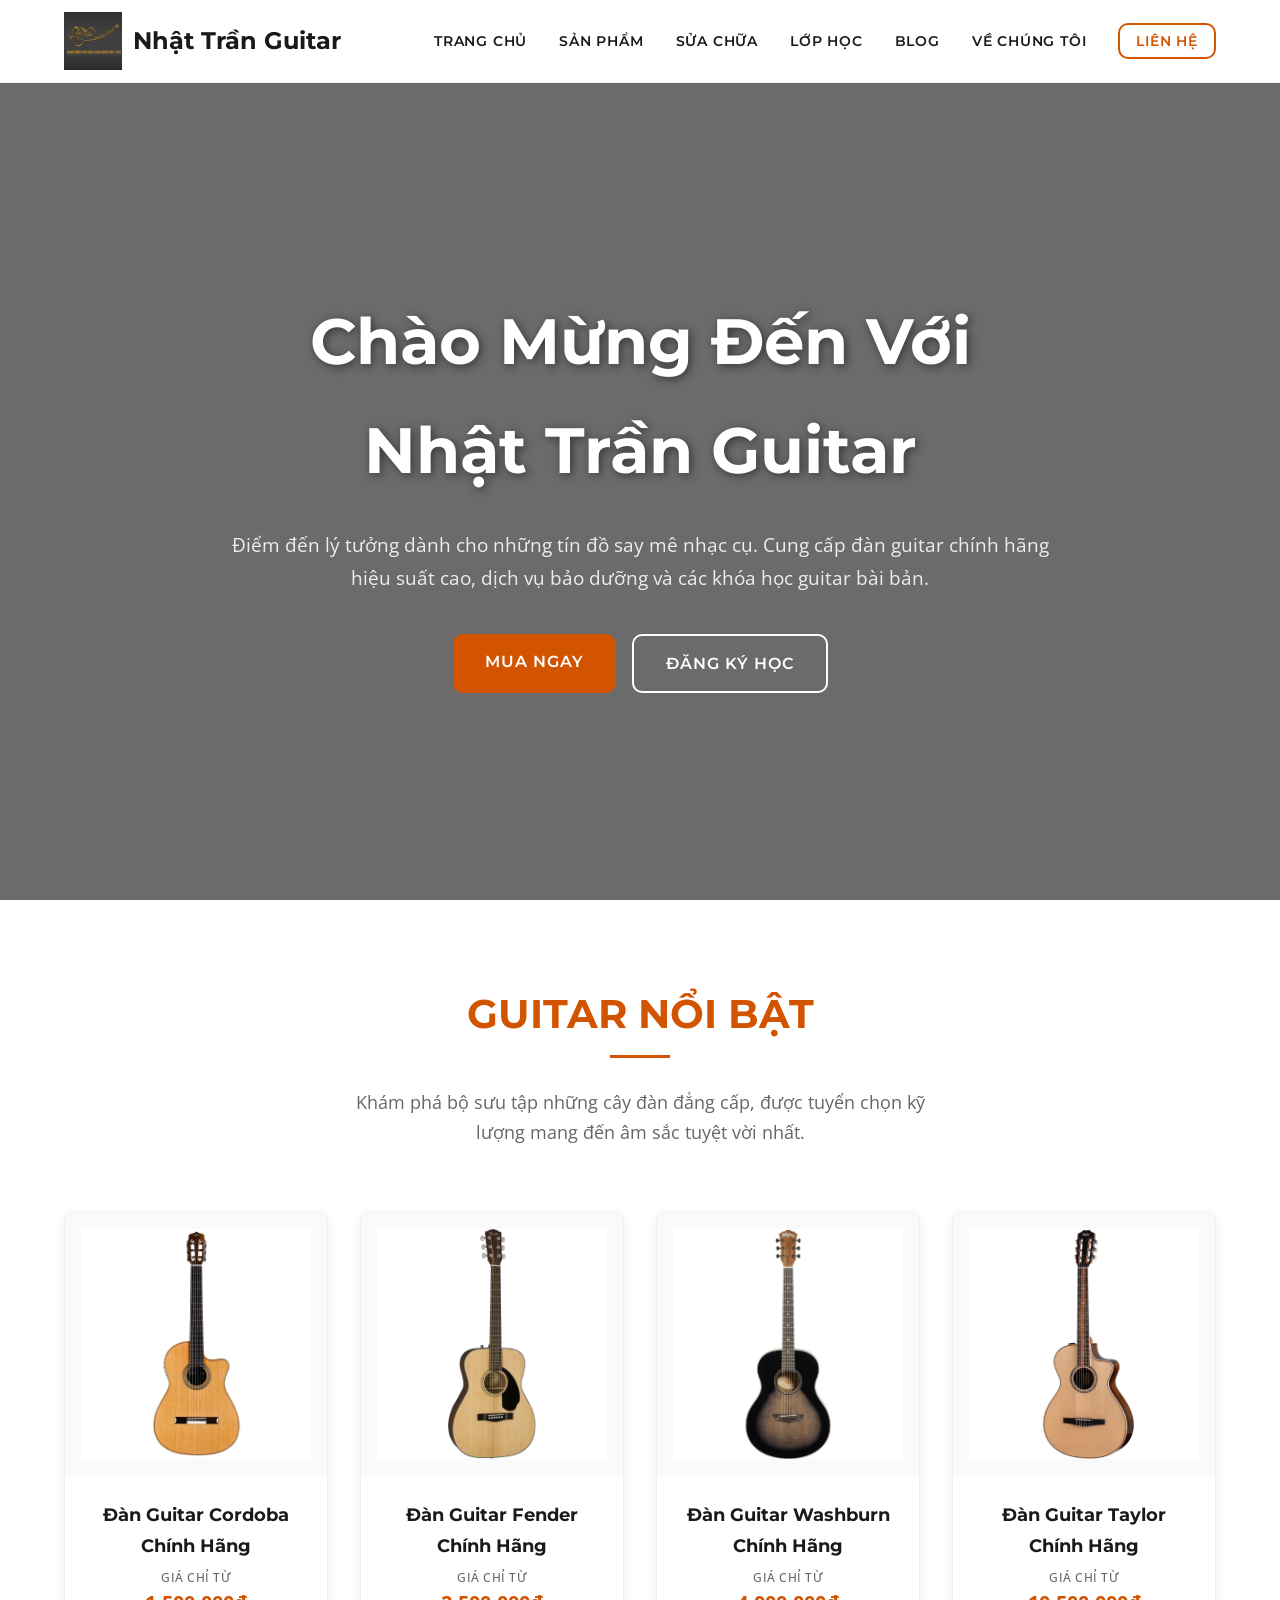
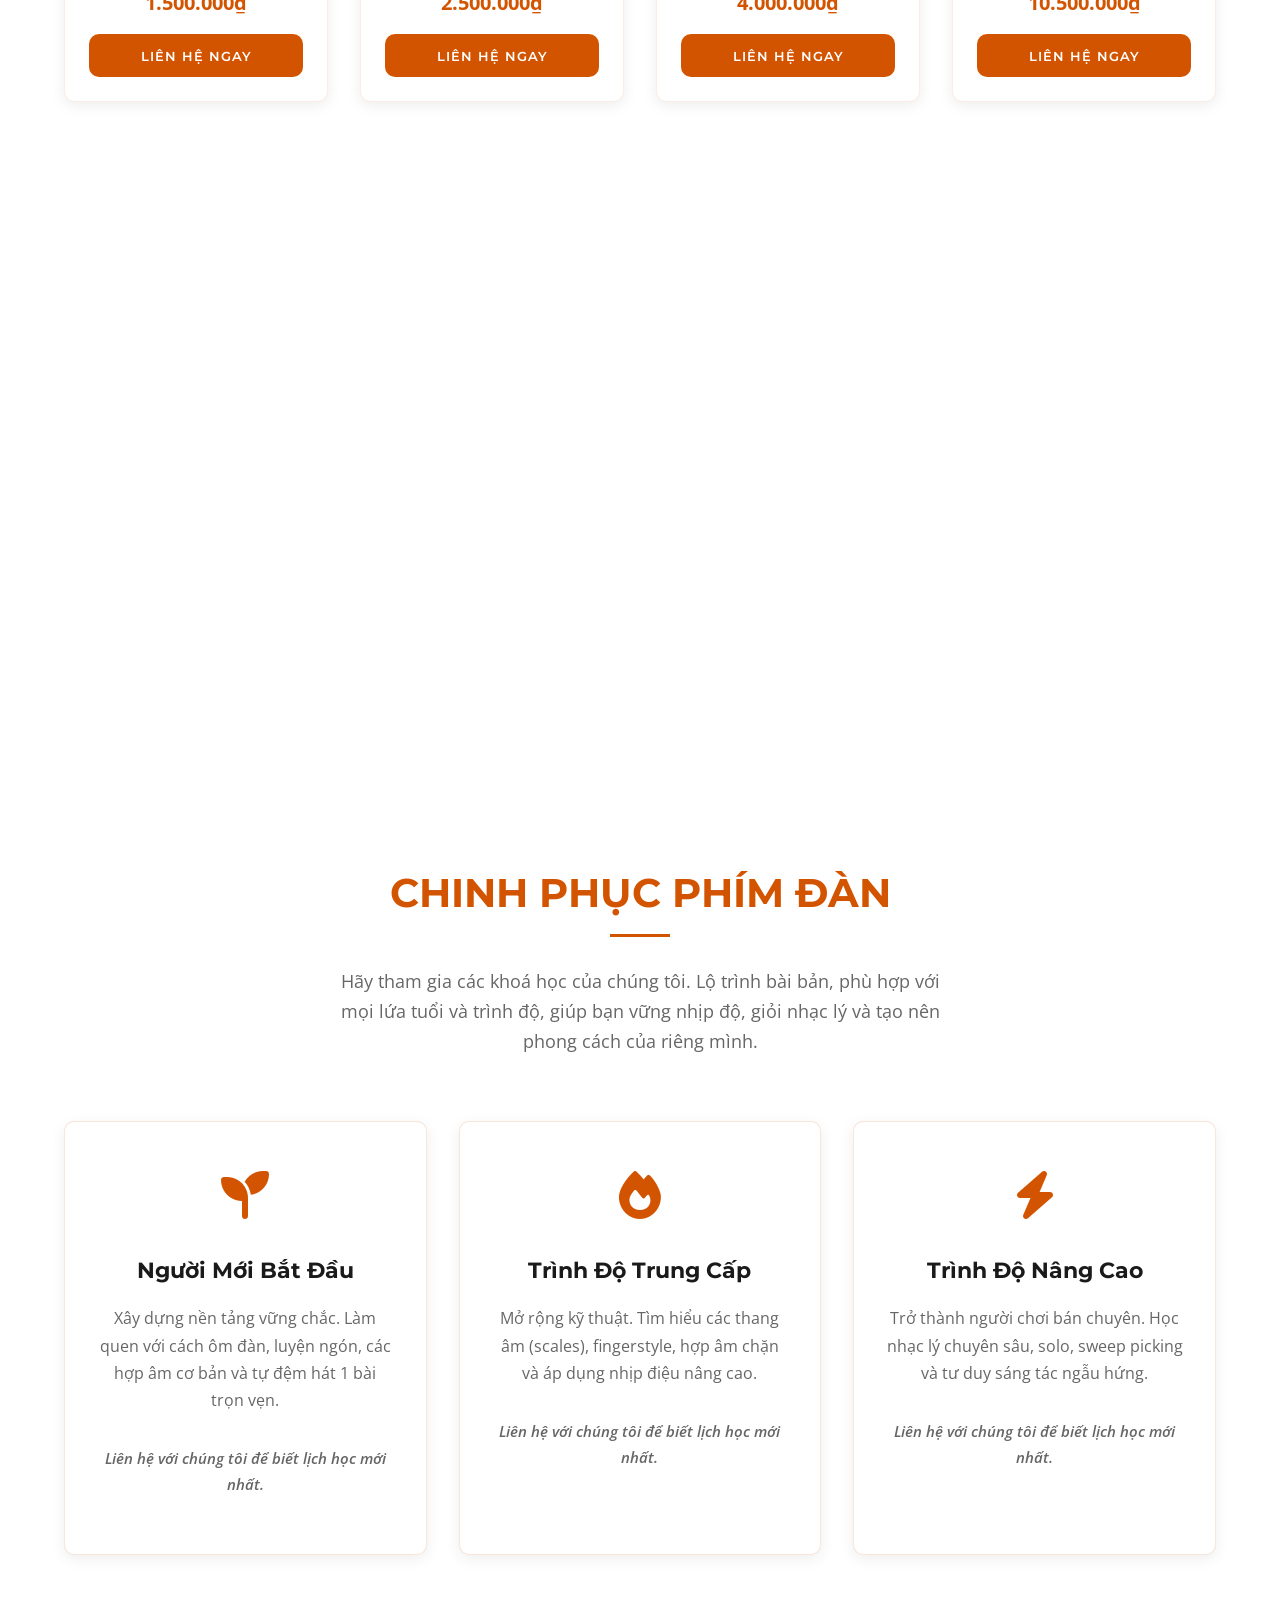
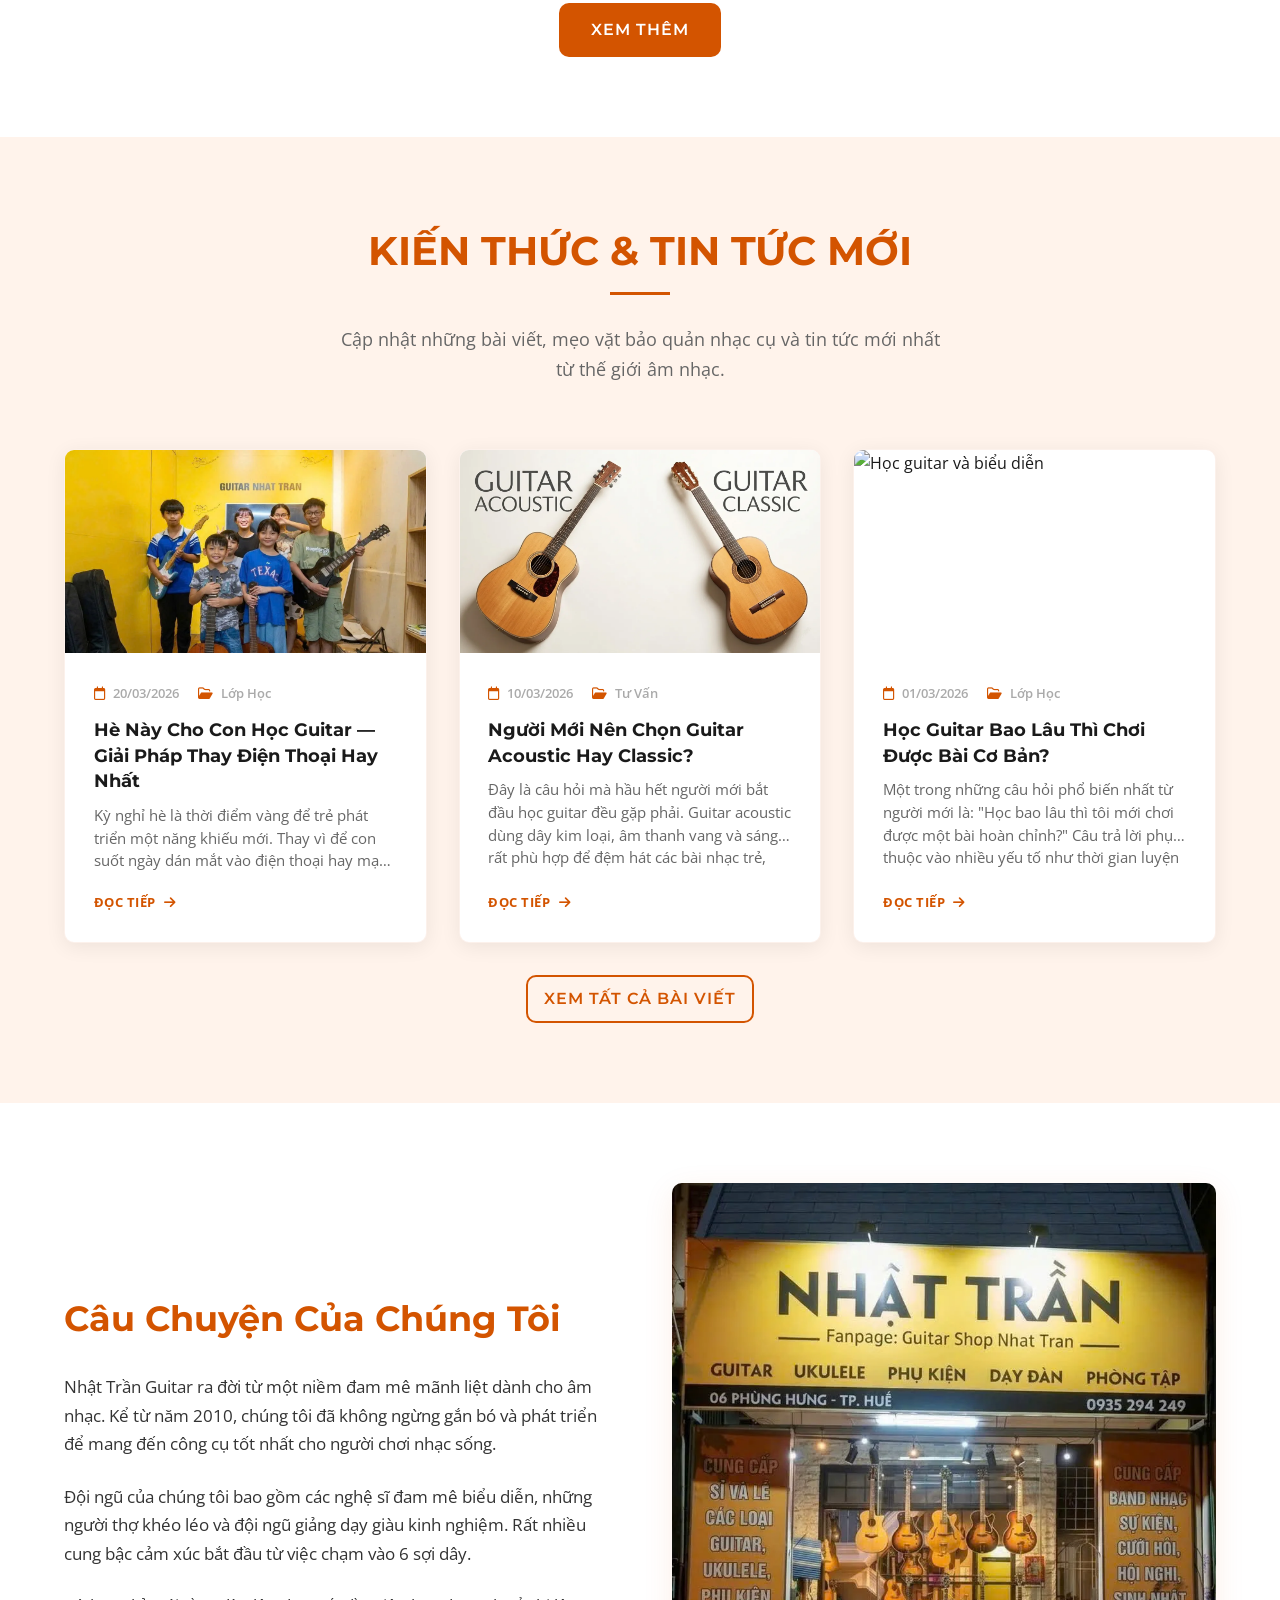
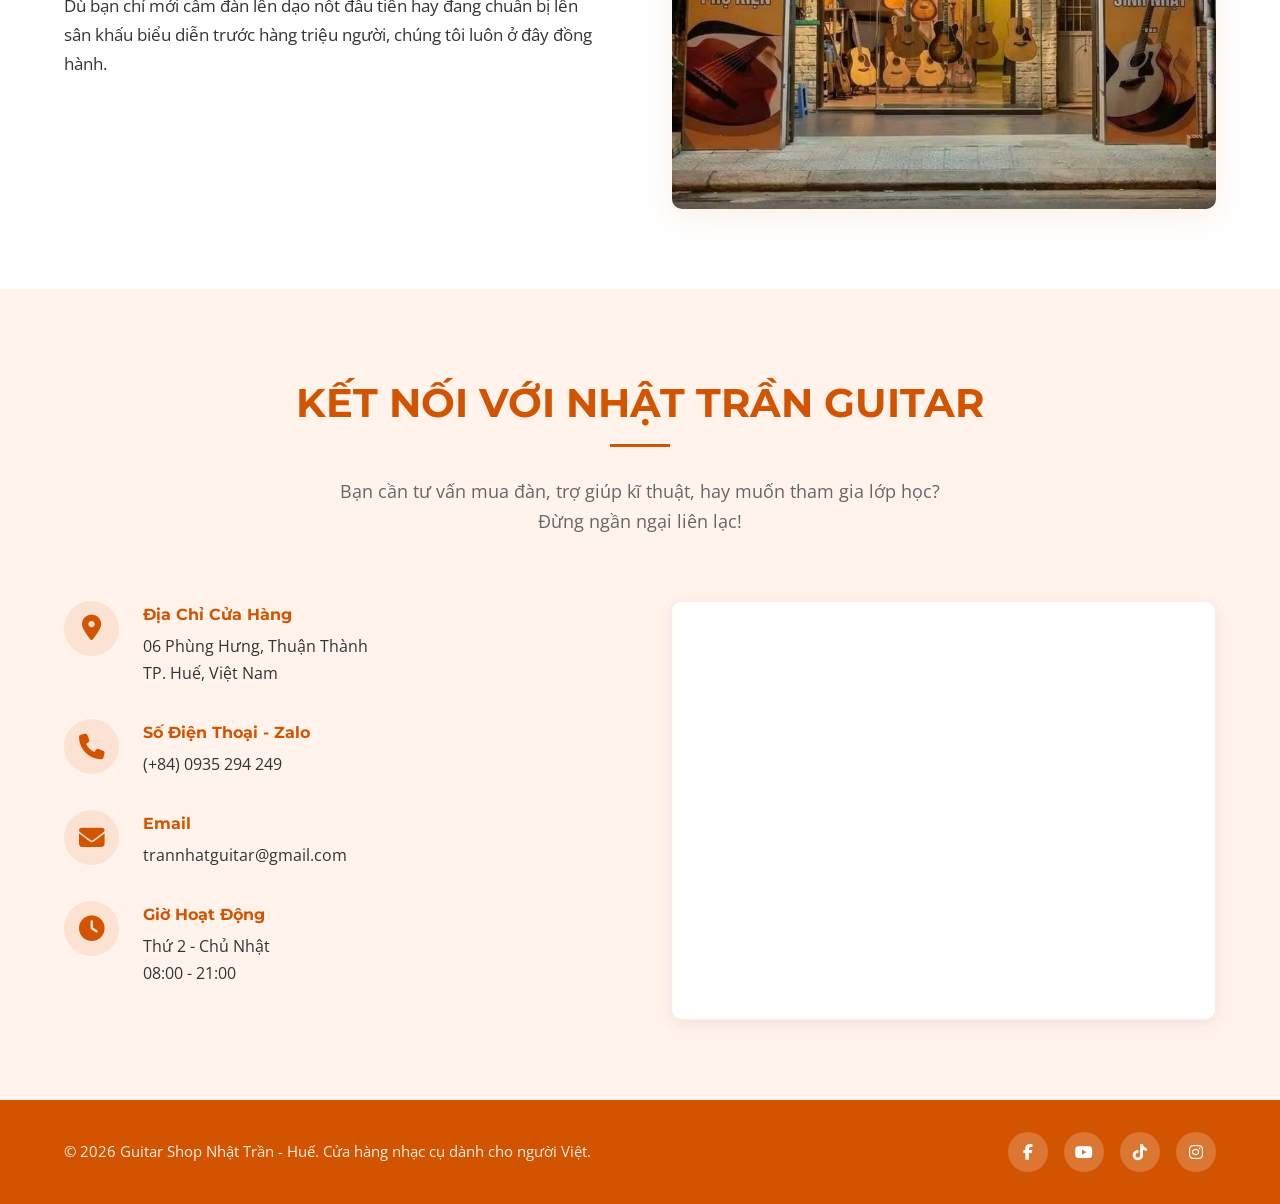
==== commit fdffa504: "feat:update_all_functions exit q: exit  exit :q" ====
--- a/index.html
+++ b/index.html
@@ -8,7 +8,7 @@
     <title>Nhật Trần Guitar Shop Huế - Cửa Hàng Bán Đàn & Sửa Chữa Đàn Guitar Chuyên Nghiệp Tại Huế</title>
 
     <!-- Favicon -->
-    <link rel="icon" type="image/png" href="favicon.png">
+    <link rel="icon" type="image/png" href="images/logo/favicon.webp">
 
     <!-- SEO Meta Tags -->
     <meta name="description"
@@ -45,7 +45,7 @@
     <header class="navbar" id="navbar">
         <div class="container nav-container">
             <a href="#home" class="logo" aria-label="Nhật Trần Trang Chủ">
-                <img src="images/logo/logo.png" alt="Nhật Trần Guitar Logo" class="logo-img">
+                <img src="images/logo/logo.webp" alt="Nhật Trần Guitar Logo" class="logo-img">
                 Nhật Trần Guitar
             </a>
             <nav aria-label="Điều hướng chính">
@@ -91,47 +91,49 @@
                     <!-- Product 1 -->
                     <article class="product-card">
                         <div class="product-image">
-                            <img src="https://images.unsplash.com/photo-1525201548942-d8732f6617a0?auto=format&fit=crop&q=80&w=600"
-                                alt="Đàn Guitar Điện Stratocaster Màu Sunburst" loading="lazy">
+                            <img src="images/guitars/guitar_cordoba.webp" alt="Đàn Guitar Hãng Cordoba" loading="lazy">
                         </div>
                         <div class="product-info">
-                            <h3>Vintage Sunburst Strat</h3>
-                            <p class="price">21.500.000₫</p>
+                            <h3>Đàn Guitar Cordoba Chính Hãng</h3>
+                            <p class="price"><span class="price-label">Giá chỉ từ</span><span
+                                    class="price-value">1.500.000₫</span></p>
                             <button class="btn btn-primary btn-block">Liên Hệ Ngay</button>
                         </div>
                     </article>
                     <!-- Product 2 -->
                     <article class="product-card">
                         <div class="product-image">
-                            <img src="https://images.unsplash.com/photo-1525201548942-d8732f6617a0?auto=format&fit=crop&q=80&w=600"
-                                alt="Đàn Guitar Acoustic Gỗ" loading="lazy">
+                            <img src="images/guitars/guitar_fender.webp" alt="Đàn Guitar Hãng Fender" loading="lazy">
                         </div>
                         <div class="product-info">
-                            <h3>Grand Auditorium Acoustic</h3>
-                            <p class="price">15.000.000₫</p>
+                            <h3>Đàn Guitar Fender Chính Hãng</h3>
+                            <p class="price"><span class="price-label">Giá chỉ từ</span><span
+                                    class="price-value">2.500.000₫</span></p>
                             <button class="btn btn-primary btn-block">Liên Hệ Ngay</button>
                         </div>
                     </article>
                     <!-- Product 3 -->
                     <article class="product-card">
                         <div class="product-image">
-                            <img src="https://images.unsplash.com/photo-1525201548942-d8732f6617a0?auto=format&fit=crop&q=80&w=600"
-                                alt="Đàn Guitar Bass Đen Hiện Đại" loading="lazy">
+                            <img src="images/guitars/guitar_washburn.webp" alt="Đàn Guitar Hãng Washburn"
+                                loading="lazy">
                         </div>
                         <div class="product-info">
-                            <h3>Modern Active Bass Guitar</h3>
-                            <p class="price">18.990.000₫</p>
+                            <h3>Đàn Guitar Washburn Chính Hãng</h3>
+                            <p class="price"><span class="price-label">Giá chỉ từ</span><span
+                                    class="price-value">4.000.000₫</span></p>
                             <button class="btn btn-primary btn-block">Liên Hệ Ngay</button>
                         </div>
                     </article>
+                    <!-- Product 4 -->
                     <article class="product-card">
                         <div class="product-image">
-                            <img src="https://images.unsplash.com/photo-1525201548942-d8732f6617a0?auto=format&fit=crop&q=80&w=600"
-                                alt="Đàn Guitar Điện Bán Rỗng" loading="lazy">
+                            <img src="images/guitars/guitar_taylor.webp" alt="Đàn Guitar Hãng Taylor" loading="lazy">
                         </div>
                         <div class="product-info">
-                            <h3>Jazz Hollowbody Electric</h3>
-                            <p class="price">32.000.000₫</p>
+                            <h3>Đàn Guitar Taylor Chính Hãng</h3>
+                            <p class="price"><span class="price-label">Giá chỉ từ</span><span
+                                    class="price-value">10.500.000₫</span></p>
                             <button class="btn btn-primary btn-block">Liên Hệ Ngay</button>
                         </div>
                     </article>
@@ -143,7 +145,8 @@
         <section id="repair" class="section bg-light fade-in">
             <div class="container dual-layout">
                 <div class="layout-image">
-                    <img src="images/banner/repair.png" alt="Người thợ đang mài và bảo dưỡng đàn guitar" loading="lazy">
+                    <img src="images/banner/repair.webp" alt="Người thợ đang mài và bảo dưỡng đàn guitar"
+                        loading="lazy">
                 </div>
                 <div class="layout-content">
                     <h2>Dịch Vụ Sửa Chữa Đàn</h2>
@@ -210,57 +213,67 @@
                     <!-- Blog Post 1 -->
                     <article class="blog-card">
                         <div class="blog-image">
-                            <img src="https://images.unsplash.com/photo-1510915361894-db8b60106cb1?auto=format&fit=crop&q=80&w=600"
-                                alt="Người chơi đàn guitar" loading="lazy">
+                            <a href="blog-detail-1.html">
+                                <img src="images/activities/teaching_1.webp" alt="Trẻ em học đàn guitar mùa hè"
+                                    loading="lazy">
+                            </a>
                         </div>
                         <div class="blog-content">
                             <div class="blog-meta">
-                                <span><i class="fa-regular fa-calendar"></i> 25/10/2026</span>
-                                <span><i class="fa-regular fa-folder-open"></i> Mẹo vặt</span>
-                            </div>
-                            <h3 class="blog-title"><a href="blog-detail.html">Cách Chọn Mua Đàn Guitar Cho Người Mới Bắt
-                                    Đầu</a></h3>
-                            <p class="blog-excerpt">Khi mới làm quen với guitar, việc chọn cho mình một cây đàn "chuẩn"
-                                vô cùng quan trọng. Hãy cùng tham khảo bài viết sau đây...</p>
-                            <a href="blog-detail.html" class="read-more">Đọc tiếp <i
+                                <span><i class="fa-regular fa-calendar"></i> 20/03/2026</span>
+                                <span><i class="fa-regular fa-folder-open"></i> Lớp Học</span>
+                            </div>
+                            <h3 class="blog-title"><a href="blog-detail-1.html">Hè Này Cho Con Học Guitar — Giải Pháp
+                                    Thay Điện Thoại Hay Nhất</a></h3>
+                            <p class="blog-excerpt">Kỳ nghỉ hè là thời điểm vàng để trẻ phát triển một năng khiếu mới.
+                                Thay vì để con suốt ngày dán mắt vào điện thoại hay mạng xã hội, việc cho con học đàn
+                                guitar không chỉ rèn luyện sự kiên nhẫn mà còn kích thích tư duy sáng tạo và khả năng
+                                tập trung...</p>
+                            <a href="blog-detail-1.html" class="read-more">Đọc tiếp <i
                                     class="fa-solid fa-arrow-right"></i></a>
                         </div>
                     </article>
                     <!-- Blog Post 2 -->
                     <article class="blog-card">
                         <div class="blog-image">
-                            <img src="https://images.unsplash.com/photo-1510915361894-db8b60106cb1?auto=format&fit=crop&q=80&w=600"
-                                alt="Cây đàn mộc" loading="lazy">
+                            <a href="blog-detail-2.html">
+                                <img src="images/activities/2guitar.webp" alt="So sánh guitar acoustic và classic"
+                                    loading="lazy">
+                            </a>
                         </div>
                         <div class="blog-content">
                             <div class="blog-meta">
-                                <span><i class="fa-regular fa-calendar"></i> 18/10/2026</span>
-                                <span><i class="fa-regular fa-folder-open"></i> Bảo dưỡng</span>
-                            </div>
-                            <h3 class="blog-title"><a href="blog-detail.html">Hướng Dẫn Bảo Quản Đàn Guitar Tránh Ẩm Mốc
-                                    Vào Mùa Mưa</a></h3>
-                            <p class="blog-excerpt">Độ ẩm cao là khắc tinh của đàn gỗ. Khám phá các bí quyết để bảo vệ
-                                "cần câu cơm" của bạn qua mùa mưa bão an toàn.</p>
-                            <a href="blog-detail.html" class="read-more">Đọc tiếp <i
+                                <span><i class="fa-regular fa-calendar"></i> 10/03/2026</span>
+                                <span><i class="fa-regular fa-folder-open"></i> Tư Vấn</span>
+                            </div>
+                            <h3 class="blog-title"><a href="blog-detail-2.html">Người Mới Nên Chọn Guitar Acoustic Hay
+                                    Classic?</a></h3>
+                            <p class="blog-excerpt">Đây là câu hỏi mà hầu hết người mới bắt đầu học guitar đều gặp phải.
+                                Guitar acoustic dùng dây kim loại, âm thanh vang và sáng, rất phù hợp để đệm hát các bài
+                                nhạc trẻ, pop hay ballad hiện đại...</p>
+                            <a href="blog-detail-2.html" class="read-more">Đọc tiếp <i
                                     class="fa-solid fa-arrow-right"></i></a>
                         </div>
                     </article>
                     <!-- Blog Post 3 -->
                     <article class="blog-card">
                         <div class="blog-image">
-                            <img src="https://images.unsplash.com/photo-1510915361894-db8b60106cb1?auto=format&fit=crop&q=80&w=600"
-                                alt="Tay chơi đàn guitar biểu diễn sân khấu" loading="lazy">
+                            <a href="blog-detail-3.html">
+                                <img src="https://images.unsplash.com/photo-1510915361894-db8b60106cb1?auto=format&fit=crop&q=80&w=700"
+                                    alt="Học guitar và biểu diễn" loading="lazy">
+                            </a>
                         </div>
                         <div class="blog-content">
                             <div class="blog-meta">
-                                <span><i class="fa-regular fa-calendar"></i> 05/10/2026</span>
-                                <span><i class="fa-regular fa-folder-open"></i> Kỹ thuật</span>
-                            </div>
-                            <h3 class="blog-title"><a href="blog-detail.html">Top 5 Điệu Đệm Hát Phổ Biến Cứ Chơi Là
-                                    Hay</a></h3>
-                            <p class="blog-excerpt">Chỉ với 5 điệu cơ bản gồm Surf, Blue, Ballad... bạn đã có thể quẩy
-                                bung nóc với 80% các bài hát nhạc Việt hiện nay.</p>
-                            <a href="blog-detail.html" class="read-more">Đọc tiếp <i
+                                <span><i class="fa-regular fa-calendar"></i> 01/03/2026</span>
+                                <span><i class="fa-regular fa-folder-open"></i> Lớp Học</span>
+                            </div>
+                            <h3 class="blog-title"><a href="blog-detail-3.html">Học Guitar Bao Lâu Thì Chơi Được Bài Cơ
+                                    Bản?</a></h3>
+                            <p class="blog-excerpt">Một trong những câu hỏi phổ biến nhất từ người mới là: "Học bao lâu
+                                thì tôi mới chơi được một bài hoàn chỉnh?" Câu trả lời phụ thuộc vào nhiều yếu tố như
+                                thời gian luyện tập mỗi ngày, loại bài bạn muốn chơi...</p>
+                            <a href="blog-detail-3.html" class="read-more">Đọc tiếp <i
                                     class="fa-solid fa-arrow-right"></i></a>
                         </div>
                     </article>
@@ -276,7 +289,7 @@
         <section id="about" class="section fade-in">
             <div class="container dual-layout reverse">
                 <div class="layout-image">
-                    <img src="images/banner/shop.png" alt="Cửa hàng nhạc cụ Nhật Trần" loading="lazy">
+                    <img src="images/banner/shop.webp" alt="Cửa hàng nhạc cụ Nhật Trần" loading="lazy">
                 </div>
                 <div class="layout-content">
                     <h2>Câu Chuyện Của Chúng Tôi</h2>
--- a/style.css
+++ b/style.css
@@ -368,17 +368,24 @@
 }
 
 .product-image {
-    height: 250px;
+    aspect-ratio: 1 / 1;
     overflow: hidden;
+    background-color: #fafafa;
+    display: flex;
+    align-items: center;
+    justify-content: center;
 }
 
 .product-image img {
-    width: 100%; height: 100%;
-    object-fit: cover;
+    width: 100%;
+    height: 100%;
+    object-fit: contain;
+    object-position: center;
+    padding: 1rem;
     transition: transform 0.5s ease;
 }
 
-.product-card:hover .product-image img { transform: scale(1.08); }
+.product-card:hover .product-image img { transform: scale(1.05); }
 
 .product-info {
     padding: 1.5rem;
@@ -396,6 +403,24 @@
     font-size: 1.2rem;
     font-weight: 700;
     margin-bottom: 1rem;
+    line-height: 1.5;
+}
+
+.price-label {
+    display: block;
+    font-size: 0.72rem;
+    font-weight: 500;
+    letter-spacing: 0.5px;
+    text-transform: uppercase;
+    color: var(--text-muted);
+    margin-bottom: 0.1rem;
+}
+
+.price-value {
+    display: block;
+    font-size: 1.25rem;
+    font-weight: 700;
+    color: var(--primary-color);
 }
 
 /* =========================================
@@ -801,21 +826,27 @@
 }
 
 .blog-title {
-    font-size: 1.3rem;
+    font-size: 1.15rem;
     font-weight: 700;
-    margin-bottom: 0.8rem;
-    line-height: 1.35;
+    margin-bottom: 0.6rem;
+    line-height: 1.4;
     color: var(--text-dark);
 }
 
 .blog-title a:hover { color: var(--primary-color); }
 
 .blog-excerpt {
-    font-size: 0.97rem;
+    font-size: 0.95rem;
     color: var(--text-muted);
-    margin-bottom: 1.5rem;
-    line-height: 1.65;
+    margin-bottom: 1.2rem;
+    line-height: 1.5;
     flex-grow: 1;
+    /* Giới hạn text 3 dòng để card đồng đều và gọn gàng */
+    display: -webkit-box;
+    -webkit-line-clamp: 3;
+    line-clamp: 3;
+    -webkit-box-orient: vertical;
+    overflow: hidden;
 }
 
 .read-more {
@@ -868,6 +899,45 @@
 .blog-sidebar {
     position: sticky;
     top: 100px;
+}
+
+/* =========================================
+   Blog Grid – 6 posts (blogs.html)
+   ========================================= */
+.blogs-grid-6 {
+    display: grid;
+    grid-template-columns: repeat(3, 1fr);
+    gap: 1.8rem;
+}
+
+.blog-card-full {
+    flex-direction: column;
+}
+
+.blog-card-full .blog-image {
+    aspect-ratio: 16/9;
+    width: 100%;
+}
+
+.blog-card-full .blog-content {
+    padding: 1.5rem;
+}
+
+/* Blog Detail – full-width (no sidebar) */
+.blog-detail-layout {
+    grid-template-columns: 1fr;
+}
+
+@media (max-width: 1023px) {
+    .blogs-grid-6 {
+        grid-template-columns: repeat(2, 1fr);
+    }
+}
+
+@media (max-width: 767px) {
+    .blogs-grid-6 {
+        grid-template-columns: 1fr;
+    }
 }
 
 .sidebar-widget {
